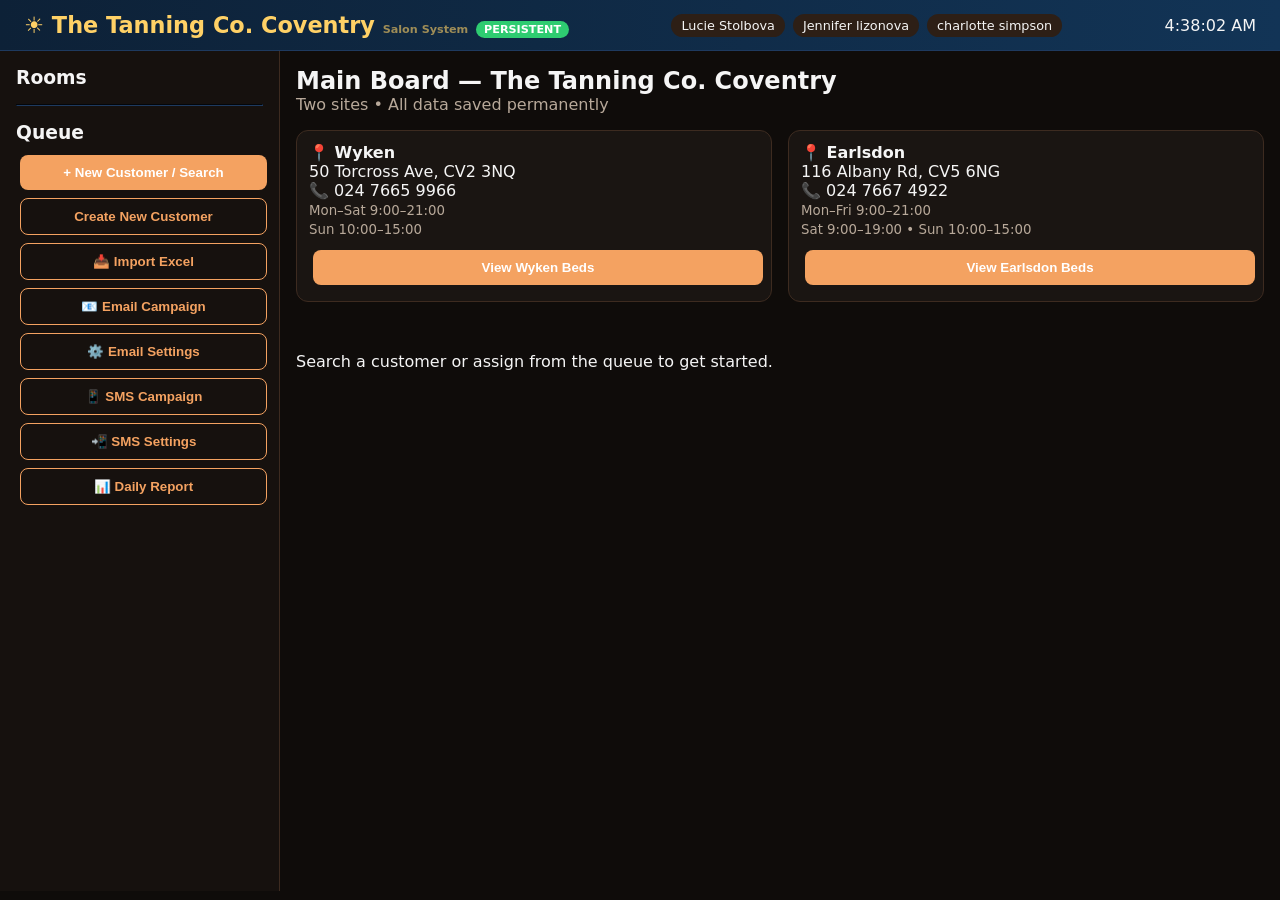
==== frontend/index.html @ 3392a615 "Add files via upload" ====
<!DOCTYPE html>
<html lang="en">
<head>
<meta charset="UTF-8">
<meta name="viewport" content="width=device-width, initial-scale=1.0">
<title>The Tanning Co. Coventry | Salon Management</title>
<style>
:root {
  --bg: #0f0c0a;
  --card: #1a1512;
  --accent: #f4a261;
  --accent2: #e76f51;
  --green: #2ecc71;
  --red: #e74c3c;
  --orange: #f4a261;
  --gold: #ffd166;
  --text: #f5f5f5;
  --muted: #b8a99a;
}
* { box-sizing: border-box; margin: 0; padding: 0; }
body {
  font-family: 'Segoe UI', system-ui, sans-serif;
  background: var(--bg);
  color: var(--text);
  min-height: 100vh;
}
header {
  background: linear-gradient(90deg, #0d2137, #123456);
  padding: 12px 24px;
  display: flex;
  justify-content: space-between;
  align-items: center;
  border-bottom: 1px solid #1e3a5f;
}
.logo { font-size: 1.4rem; font-weight: 700; color: var(--gold); }
.staff { display: flex; gap: 8px; }
.staff span { background: #2d1f16; padding: 4px 10px; border-radius: 20px; font-size: 0.8rem; }
.container { display: flex; height: calc(100vh - 60px); }
.sidebar {
  width: 280px;
  background: #16110e;
  padding: 16px;
  overflow-y: auto;
  border-right: 1px solid #3d2b20;
}
.main { flex: 1; padding: 16px; overflow-y: auto; }
.room-card, .product-card, .customer-card {
  background: var(--card);
  border-radius: 12px;
  padding: 12px;
  margin-bottom: 10px;
  border: 1px solid #3d2b20;
  cursor: pointer;
  transition: 0.2s;
}
.room-card:hover, .product-card:hover { transform: translateY(-2px); border-color: var(--accent); }
.status-available { border-left: 4px solid var(--green); }
.status-occupied { border-left: 4px solid var(--orange); }
.status-cleaning { border-left: 4px solid var(--red); }
.btn {
  background: var(--accent);
  color: white;
  border: none;
  padding: 10px 18px;
  border-radius: 8px;
  cursor: pointer;
  font-weight: 600;
  margin: 4px;
}
.btn:hover { background: var(--accent2); }
.btn-green { background: var(--green); }
.btn-red { background: var(--red); }
.btn-outline { background: transparent; border: 1px solid var(--accent); color: var(--accent); }
.modal {
  position: fixed;
  top: 0; left: 0; width: 100%; height: 100%;
  background: rgba(0,0,0,0.7);
  display: none;
  justify-content: center;
  align-items: center;
  z-index: 1000;
}
.modal-content {
  background: var(--card);
  padding: 24px;
  border-radius: 16px;
  width: 90%;
  max-width: 800px;
  max-height: 90vh;
  overflow-y: auto;
}
.grid { display: grid; grid-template-columns: repeat(auto-fill, minmax(180px, 1fr)); gap: 12px; }
.cart-item { display: flex; justify-content: space-between; padding: 8px 0; border-bottom: 1px solid #1e3a5f; }
input, select {
  width: 100%;
  padding: 10px;
  margin: 8px 0;
  border-radius: 8px;
  border: 1px solid #3d2b20;
  background: #0f0c0a;
  color: white;
}
.loyalty { color: #ffd700; }
.queue-item { background: #1a3a5c; padding: 10px; margin: 6px 0; border-radius: 8px; }
.persist-badge { background: #2ecc71; color: white; padding: 2px 8px; border-radius: 12px; font-size: 0.7rem; }
</style>
</head>
<body>
<header>
  <div class="logo">☀️ The Tanning Co. Coventry <small style="font-size:0.7rem;opacity:0.6">Salon System</small> <span class="persist-badge">PERSISTENT</span></div>
  <div class="staff">
    <span>Lucie Stolbova</span>
    <span>Jennifer lizonova</span>
    <span>charlotte simpson</span>
  </div>
  <div id="clock"></div>
</header>

<div class="container">
  <div class="sidebar">
    <h3 style="margin-bottom:12px">Rooms</h3>
    <div id="roomsList"></div>
    <hr style="margin:16px 0;border-color:#1e3a5f">
    <h3>Queue</h3>
    <div id="queueList"></div>
    <button class="btn" onclick="showSearch()" style="width:100%;margin-top:12px">+ New Customer / Search</button>
    <button class="btn btn-outline" onclick="showNewCustomer()" style="width:100%;margin-top:4px">Create New Customer</button>
    <button class="btn btn-outline" onclick="showImport()" style="width:100%;margin-top:4px">📥 Import Excel</button>
    <button class="btn btn-outline" onclick="showCampaign()" style="width:100%;margin-top:4px">📧 Email Campaign</button>
    <button class="btn btn-outline" onclick="showEmailSettings()" style="width:100%;margin-top:4px">⚙️ Email Settings</button>
    <button class="btn btn-outline" onclick="showSMSCampaign()" style="width:100%;margin-top:4px">📱 SMS Campaign</button>
    <button class="btn btn-outline" onclick="showSMSSettings()" style="width:100%;margin-top:4px">📲 SMS Settings</button>
    <button class="btn btn-outline" onclick="showDailyReport()" style="width:100%;margin-top:4px">📊 Daily Report</button>
  </div>
  <div class="main" id="mainContent">
    <h2>Main Board — The Tanning Co. Coventry</h2>
    <p style="color:var(--muted);margin-bottom:16px">Two sites • All data saved permanently</p>

    <div style="display:grid;grid-template-columns:1fr 1fr;gap:16px;margin-bottom:20px">
      <div class="room-card" style="cursor:pointer" onclick="selectShop('Wyken')">
        <strong>📍 Wyken</strong><br>
        50 Torcross Ave, CV2 3NQ<br>
        📞 024 7665 9966<br>
        <small style="color:var(--muted)">Mon–Sat 9:00–21:00<br>Sun 10:00–15:00</small>
        <div style="margin-top:8px"><button class="btn" style="width:100%">View Wyken Beds</button></div>
      </div>
      <div class="room-card" style="cursor:pointer" onclick="selectShop('Earlsdon')">
        <strong>📍 Earlsdon</strong><br>
        116 Albany Rd, CV5 6NG<br>
        📞 024 7667 4922<br>
        <small style="color:var(--muted)">Mon–Fri 9:00–21:00<br>Sat 9:00–19:00 • Sun 10:00–15:00</small>
        <div style="margin-top:8px"><button class="btn" style="width:100%">View Earlsdon Beds</button></div>
      </div>
    </div>

    <div id="currentShopBar" style="display:none;margin-bottom:16px;padding:12px;background:#1a3a5c;border-radius:8px">
      <strong id="currentShopName">Wyken</strong> beds
      <button class="btn btn-outline" style="float:right;padding:4px 12px" onclick="selectShop(null)">Show Both Shops</button>
    </div>
    <div id="shopRooms" class="grid" style="margin-bottom:20px"></div>

    <div id="dashboardInfo">Search a customer or assign from the queue to get started.</div>
  </div>
</div>

<!-- Search Modal -->
<div class="modal" id="searchModal">
  <div class="modal-content">
    <h2>Find Customer</h2>
    <input id="searchInput" placeholder="Phone (e.g. 079) or Name" oninput="searchCustomers()">
    <div id="searchResults" style="margin-top:12px"></div>
    <button class="btn btn-outline" onclick="closeModal('searchModal')">Close</button>
  </div>
</div>

<!-- Edit Customer Modal -->
<div class="modal" id="editCustomerModal">
  <div class="modal-content">
    <h2>Edit Customer</h2>
    <input id="editName" placeholder="Full Name">
    <input id="editPhone" placeholder="Phone Number">
    <input id="editEmail" placeholder="Email (optional)">
    <input id="editPostcode" placeholder="Postcode (optional)">
    <select id="editShop" style="width:100%;padding:10px;margin:8px 0;border-radius:6px;border:none">
      <option value="">No shop</option>
      <option value="Wyken">Wyken</option>
      <option value="Earlsdon">Earlsdon</option>
    </select>
    <button class="btn" onclick="saveCustomer()">Save</button>
    <button class="btn btn-outline" onclick="closeModal('editCustomerModal')">Cancel</button>
  </div>
</div>

<!-- New Customer Modal -->
<div class="modal" id="newCustomerModal">
  <div class="modal-content">
    <h2>Create New Customer</h2>
    <input id="newName" placeholder="Full Name">
    <input id="newPhone" placeholder="Phone Number">
    <input id="newEmail" placeholder="Email (optional)">
    <input id="newPostcode" placeholder="Postcode (optional)">
    <button class="btn" onclick="createCustomer()">Create</button>
    <button class="btn btn-outline" onclick="closeModal('newCustomerModal')">Cancel</button>
  </div>
</div>

<!-- Customer Profile Modal -->
<div class="modal" id="profileModal">
  <div class="modal-content" id="profileContent"></div>
</div>

<!-- Shop Modal -->
<div class="modal" id="shopModal">
  <div class="modal-content">
    <h2>Add to Account</h2>
    <p style="color:var(--muted);margin-bottom:12px">Select one product — it will be added to the customer's card.</p>
    <div class="grid" id="productsGrid"></div>
    <button class="btn btn-outline" onclick="closeModal('shopModal')">Cancel</button>
  </div>
</div>

<!-- Payment Modal -->
<div class="modal" id="paymentModal">
  <div class="modal-content">
    <h2>How is this being paid?</h2>
    <button class="btn" style="width:100%;margin:8px 0" onclick="completePayment('Till')">💳 Till (Cash / Card)</button>
    <button class="btn" style="width:100%;margin:8px 0" id="usePackageBtn" onclick="completePayment('Package')">📦 Use Customer Package</button>
    <p id="packageInfo" style="color:var(--muted);font-size:0.9rem;margin:8px 0"></p>
    <button class="btn btn-outline" onclick="closeModal('paymentModal')">Back</button>
  </div>
</div>

<!-- Assign Room Modal -->
<div class="modal" id="assignModal">
  <div class="modal-content">
    <h2>Assign Room</h2>
    <p id="assignCustomerName"></p>
    <div class="grid" id="availableRooms"></div>
    <button class="btn btn-outline" onclick="closeModal('assignModal')">Later</button>
  </div>
</div>

<!-- Import Excel Modal -->
<div class="modal" id="importModal">
  <div class="modal-content">
    <h2>Import Customers from Excel</h2>
    <p style="color:var(--muted);margin-bottom:12px">Excel must have columns: <strong>Name</strong> and <strong>Phone</strong>. Optional: Email.</p>
    <input type="file" id="excelFile" accept=".xlsx,.xls">
    <button class="btn" onclick="importExcel()">Import</button>
    <div id="importResult" style="margin-top:12px"></div>
    <button class="btn btn-outline" onclick="closeModal('importModal')">Close</button>
  </div>
</div>

<!-- Email Settings Modal -->
<div class="modal" id="emailSettingsModal">
  <div class="modal-content">
    <h2>Email Settings (SMTP)</h2>
    <p style="color:var(--muted);font-size:0.9rem;margin-bottom:12px">Use Gmail, Outlook, or any SMTP provider. For Gmail, enable "App Passwords".</p>
    <input id="smtpHost" placeholder="SMTP Host (e.g. smtp.gmail.com)">
    <input id="smtpPort" placeholder="Port (587)" value="587">
    <input id="smtpUser" placeholder="SMTP Username / Email">
    <input id="smtpPass" type="password" placeholder="SMTP Password / App Password">
    <input id="fromEmail" placeholder="From Email">
    <input id="fromName" placeholder="From Name" value="The Tanning Co. Coventry">
    <button class="btn" onclick="saveEmailSettings()">Save Settings</button>
    <button class="btn btn-outline" onclick="closeModal('emailSettingsModal')">Close</button>
  </div>
</div>

<!-- SMS Settings Modal -->
<div class="modal" id="smsSettingsModal">
  <div class="modal-content">
    <h2>SMS Settings (Twilio)</h2>
    <p style="color:var(--muted);font-size:0.9rem;margin-bottom:12px">
      Create a free account at <strong>twilio.com</strong>, get your Account SID, Auth Token, and a phone number.
    </p>
    <input id="twilioSid" placeholder="Account SID">
    <input id="twilioToken" type="password" placeholder="Auth Token">
    <input id="twilioFrom" placeholder="From Number (e.g. +447700900000)">
    <button class="btn" onclick="saveSMSSettings()">Save Settings</button>
    <button class="btn btn-outline" onclick="closeModal('smsSettingsModal')">Close</button>
  </div>
</div>

<!-- SMS Campaign Modal -->
<div class="modal" id="smsCampaignModal">
  <div class="modal-content">
    <h2>Send SMS Campaign</h2>
    <p style="color:var(--muted);font-size:0.85rem;margin-bottom:8px">
      Use {name} to personalize. Keep under 160 characters for 1 credit.
    </p>
    <textarea id="smsMessage" rows="5" placeholder="Hi {name}, special offer at The Tanning Co. Coventry! Book now." style="width:100%;padding:10px;margin:8px 0;border-radius:8px;border:1px solid #3d2b20;background:#0f0c0a;color:white;font-family:inherit"></textarea>
    <div id="smsCharCount" style="color:var(--muted);font-size:0.8rem;text-align:right">0 / 160</div>
    <button class="btn" onclick="sendSMSCampaign()">Send SMS</button>
    <div id="smsResult" style="margin-top:12px"></div>
    <button class="btn btn-outline" onclick="closeModal('smsCampaignModal')">Close</button>
  </div>
</div>

<!-- Waitlist Modal -->
<div class="modal" id="waitlistModal">
  <div class="modal-content">
    <h2 id="waitlistTitle">Waiting List</h2>
    <div id="waitlistContent"></div>
    <input id="waitlistCustomer" placeholder="Customer name to add">
    <button class="btn" onclick="addToWaitlist()">Add to Waitlist</button>
    <button class="btn btn-outline" onclick="closeModal('waitlistModal')">Close</button>
  </div>
</div>

<!-- Use Minutes Modal -->
<div class="modal" id="useMinutesModal">
  <div class="modal-content">
    <h2>Use Minutes</h2>
    <p id="useMinutesInfo"></p>
    <label>How many minutes do they want to use?</label>
    <input type="number" id="customMinutes" min="1" placeholder="Enter minutes" style="width:100%;padding:10px;margin:8px 0;border-radius:6px;border:none">
    <button class="btn" onclick="selectCustomMinutes()">Next — Choose Bed</button>
    <div id="bedOptions" style="display:none;margin-top:16px">
      <h3>Select Bed</h3>
      <div class="grid" id="availableBedsForMinutes"></div>
    </div>
    <button class="btn btn-outline" onclick="closeModal('useMinutesModal')">Cancel</button>
  </div>
</div>

<!-- Daily Report Modal -->
<div class="modal" id="reportModal">
  <div class="modal-content" style="max-width:700px">
    <h2>Daily Report</h2>
    <input type="date" id="reportDate" onchange="loadReport()">
    <div id="reportContent" style="margin-top:16px"></div>
    <button class="btn btn-outline" onclick="closeModal('reportModal')">Close</button>
  </div>
</div>

<script>
const API = "";  // same origin

let currentCustomer = null;
let cart = [];
let discount = 0;
let products = [];
let currentQueueId = null;

function updateClock() {
  document.getElementById('clock').textContent = new Date().toLocaleTimeString();
}
setInterval(updateClock, 1000);
updateClock();

let currentShop = null; // null = all, or 'Wyken' / 'Earlsdon'

function selectShop(shop) {
  currentShop = shop;
  const bar = document.getElementById('currentShopBar');
  if (shop) {
    bar.style.display = 'block';
    document.getElementById('currentShopName').textContent = shop;
  } else {
    bar.style.display = 'none';
  }
  loadRooms();
}

async function loadRooms() {
  const res = await fetch("/api/rooms");
  let rooms = await res.json();
  
  // Filter by selected shop
  if (currentShop) {
    rooms = rooms.filter(r => r.name.startsWith(currentShop));
  }
  
  const el = document.getElementById('roomsList');
  el.innerHTML = rooms.map(r => {
    const img = r.type === 'Stand-up' ? '/static/images/standup.jpg' : '/static/images/liedown.png';
    return `
    <div class="room-card status-${r.status}" onclick="selectRoom(${r.id})">
      <img src="${img}" style="width:100%;height:70px;object-fit:cover;border-radius:6px;margin-bottom:6px" onerror="this.style.display='none'">
      <strong>${r.name.replace(currentShop ? currentShop + ' ' : '', '')}</strong><br>
      <span style="color:${r.status==='available'?'#2ecc71':r.status==='occupied'?'#f39c12':'#e74c3c'}">${r.status.toUpperCase()}</span>
      ${r.customer_name ? `<br><small>${r.customer_name} • ${r.remaining_minutes}m left</small>` : ''}
      ${r.status === 'occupied' ? `<br><button class="btn" style="padding:4px 8px;font-size:0.75rem;margin-top:4px" onclick="event.stopPropagation(); finishSession(${r.id})">Finish Session</button>` : ''}
      ${r.status !== 'available' ? `<br><button class="btn btn-outline" style="padding:4px 8px;font-size:0.75rem;margin-top:4px" onclick="event.stopPropagation(); showWaitlist(${r.id}, '${r.name.replace(/'/g, "\\'")}')">Waiting List</button>` : ''}
    </div>`;
  }).join('');
  
  // Also show on main board
  const shopEl = document.getElementById('shopRooms');
  if (shopEl) {
    shopEl.innerHTML = rooms.map(r => {
      const img = r.type === 'Stand-up' ? '/static/images/standup.jpg' : '/static/images/liedown.png';
      return `
      <div class="room-card status-${r.status}">
        <img src="${img}" style="width:100%;height:100px;object-fit:cover;border-radius:6px;margin-bottom:6px" onerror="this.style.display='none'">
        <strong>${r.name.replace(currentShop ? currentShop + ' ' : '', '')}</strong><br>
        <span style="color:${r.status==='available'?'#2ecc71':r.status==='occupied'?'#f39c12':'#e74c3c'}">${r.status.toUpperCase()}</span>
        ${r.customer_name ? `<br><small>${r.customer_name}</small>` : ''}
      </div>`;
    }).join('');
  }
}

async function loadQueue() {
  const res = await fetch("/api/queue");
  const queue = await res.json();
  const el = document.getElementById('queueList');
  el.innerHTML = queue.length ? queue.map(q => `
    <div class="queue-item">
      ${q.customer_name}<br>
      <small>${q.items} • £${q.total.toFixed(2)}</small><br>
      <button class="btn" style="padding:4px 8px;font-size:0.8rem" onclick="assignFromQueue(${q.id}, '${q.customer_name.replace(/'/g, "\\'")}')">Assign Room</button>
      <button class="btn btn-red" style="padding:4px 8px;font-size:0.8rem" onclick="cancelQueue(${q.id})">Cancel</button>
    </div>
  `).join('') : '<p style="color:var(--muted)">No one in queue</p>';
}

async function loadProducts() {
  const res = await fetch("/api/products");
  products = await res.json();
}

function showSearch() {
  document.getElementById('searchModal').style.display = 'flex';
  document.getElementById('searchInput').value = '';
  document.getElementById('searchResults').innerHTML = '';
  document.getElementById('searchInput').focus();
}

function showNewCustomer() {
  document.getElementById('newCustomerModal').style.display = 'flex';
}

async function searchCustomers() {
  const q = document.getElementById('searchInput').value;
  const res = await fetch(`/api/customers?q=${encodeURIComponent(q)}`);
  const results = await res.json();
  document.getElementById('searchResults').innerHTML = results.map(c => `
    <div class="customer-card" onclick="openProfile(${c.id})">
      <strong>${c.name}</strong><br>
      <small>${c.phone} • ${c.visits} visits • ${c.loyalty} LP</small>
    </div>
  `).join('') || '<p>No customers found.</p>';
}

async function createCustomer() {
  const name = document.getElementById('newName').value.trim();
  const phone = document.getElementById('newPhone').value.trim();
  const email = document.getElementById('newEmail').value.trim();
  const postcode = document.getElementById('newPostcode').value.trim();
  if (!name || !phone) return alert("Name and phone required");
  
  const res = await fetch("/api/customers", {
    method: "POST",
    headers: {"Content-Type": "application/json"},
    body: JSON.stringify({name, phone, email, postcode, shop: currentShop || null})
  });
  if (res.ok) {
    const data = await res.json();
    closeModal('newCustomerModal');
    openProfile(data.id);
  } else {
    let msg = "Error creating customer";
    try {
      const err = await res.json();
      msg = err.detail || JSON.stringify(err);
    } catch(e) {
      msg = await res.text();
    }
    alert(msg);
  }
}

async function openProfile(id) {
  try {
    const res = await fetch(`/api/customers/${id}`);
    if (!res.ok) throw new Error("Customer not found");
    currentCustomer = await res.json();
    closeModal('searchModal');
    
    const histRes = await fetch(`/api/customer/${id}/history`);
    const history = histRes.ok ? await histRes.json() : [];
    
    const p = currentCustomer;
    const historyHtml = history.length ? history.map(o => `
      <div class="room-card" style="margin:6px 0;padding:10px">
        <strong>${new Date(o.created_at).toLocaleDateString()}</strong> • £${(o.total || 0).toFixed(2)}<br>
        <small>${o.items || ''}</small><br>
        <small style="color:var(--muted)">${o.payment_method || ''}${o.discount ? ` • ${o.discount}% off` : ''}</small>
      </div>
    `).join('') : '<p style="color:var(--muted)">No previous orders</p>';
    
    document.getElementById('profileContent').innerHTML = `
      <div style="display:flex;gap:16px;align-items:center;margin-bottom:16px">
        <div style="width:80px;height:80px;border-radius:50%;background:#1a3a5c;display:flex;align-items:center;justify-content:center;font-size:2rem">👤</div>
        <div>
          <h2>${p.name || 'Unknown'}</h2>
          <p>${p.phone || ''} • ${p.email || ''}</p>
          ${p.postcode ? `<p>Postcode: ${p.postcode}</p>` : ''}
        </div>
      </div>
      <div class="grid" style="grid-template-columns:repeat(3,1fr);margin-bottom:16px">
        <div class="room-card"><strong>Orders</strong><br>${p.orders || 0}</div>
        <div class="room-card"><strong>Visits</strong><br>${p.visits || 0}</div>
        <div class="room-card"><strong>Remaining Minutes</strong><br><span style="font-size:1.4rem;color:#2ecc71">${p.remaining_minutes || 0}</span></div>
      </div>
      ${p.package_type ? `
        <div class="room-card" style="margin-bottom:12px;border-color:#f39c12">
          <strong>Package:</strong> Unlimited ${p.package_type.charAt(0).toUpperCase() + p.package_type.slice(1)}<br>
          <small>Expires: ${p.package_expires || 'N/A'} (${daysLeft(p.package_expires)} days left)</small>
        </div>` : ''}
      
      <h3 style="margin:16px 0 8px">Recent Bed Usage</h3>
      <div id="bedUsage" style="max-height:120px;overflow-y:auto;margin-bottom:12px">Loading...</div>
      
      <h3 style="margin:16px 0 8px">Order History</h3>
      <div style="max-height:250px;overflow-y:auto">${historyHtml}</div>
      
      <div style="margin-top:16px">
        <button class="btn" onclick="startOrder()">Add to Account</button>
        ${(p.remaining_minutes || 0) > 0 ? `<button class="btn" onclick="useMinutesFlow()">Use Minutes on Bed</button>` : ''}
        <button class="btn btn-outline" onclick="editCustomer()">Edit</button>
        <button class="btn btn-red" onclick="deleteCustomer()">Delete</button>
        <button class="btn btn-outline" onclick="closeModal('profileModal')">Close</button>
      </div>
    `;
    document.getElementById('profileModal').style.display = 'flex';
    loadBedUsage(id);
  } catch (err) {
    alert("Could not open customer: " + err.message);
  }
}

function daysLeft(dateStr) {
  if (!dateStr) return 0;
  const exp = new Date(dateStr);
  const now = new Date();
  const diff = Math.ceil((exp - now) / (1000 * 60 * 60 * 24));
  return Math.max(0, diff);
}

async function loadBedUsage(customerId) {
  const res = await fetch(`/api/customer/${customerId}/bed-usage`);
  const usage = res.ok ? await res.json() : [];
  const el = document.getElementById('bedUsage');
  if (!el) return;
  el.innerHTML = usage.length ? usage.map(u => `
    <div style="font-size:0.85rem;margin:4px 0">${u.room_name || 'Bed'} • ${u.minutes || 0} min • ${new Date(u.created_at).toLocaleDateString()}</div>
  `).join('') : '<p style="color:var(--muted);font-size:0.85rem">No bed usage recorded yet</p>';
}

function editCustomer() {
  if (!currentCustomer) return;
  document.getElementById('editName').value = currentCustomer.name || '';
  document.getElementById('editPhone').value = currentCustomer.phone || '';
  document.getElementById('editEmail').value = currentCustomer.email || '';
  document.getElementById('editPostcode').value = currentCustomer.postcode || '';
  document.getElementById('editShop').value = currentCustomer.shop || '';
  document.getElementById('editCustomerModal').style.display = 'flex';
}

async function saveCustomer() {
  const name = document.getElementById('editName').value.trim();
  const phone = document.getElementById('editPhone').value.trim();
  const email = document.getElementById('editEmail').value.trim();
  const postcode = document.getElementById('editPostcode').value.trim();
  const shop = document.getElementById('editShop').value || null;
  if (!name || !phone) return alert("Name and phone required");
  
  const res = await fetch(`/api/customers/${currentCustomer.id}`, {
    method: "PUT",
    headers: {"Content-Type": "application/json"},
    body: JSON.stringify({name, phone, email, postcode, shop})
  });
  if (res.ok) {
    closeModal('editCustomerModal');
    openProfile(currentCustomer.id);
  } else {
    const err = await res.json();
    alert(err.detail || "Could not update");
  }
}

async function deleteCustomer() {
  if (!currentCustomer) return;
  if (!confirm(`Delete ${currentCustomer.name}? This cannot be undone.`)) return;
  const res = await fetch(`/api/customers/${currentCustomer.id}`, {method: "DELETE"});
  if (res.ok) {
    closeModal('profileModal');
    alert("Customer deleted");
  } else {
    alert("Could not delete");
  }
}

function startOrder() {
  closeModal('profileModal');
  cart = [];
  renderProducts();
  document.getElementById('shopModal').style.display = 'flex';
}

function renderProducts() {
  document.getElementById('productsGrid').innerHTML = products.map(p => `
    <div class="product-card" onclick="addProductToAccount(${p.id})">
      <img src="${p.image}" style="width:100%;height:100px;object-fit:cover;border-radius:8px" onerror="this.style.display='none'">
      <strong>${p.name}</strong><br>
      £${p.price.toFixed(2)}
    </div>
  `).join('');
}

async function addProductToAccount(productId) {
  const p = products.find(x => x.id === productId);
  if (!p || !currentCustomer) return;
  
  const payload = {
    customer_id: currentCustomer.id,
    items: [{id: p.id, name: p.name, price: p.price, qty: 1}],
    discount: 0,
    payment_method: "Add to Account",
    total: p.price,
    shop: currentShop || "Unknown"
  };
  
  const res = await fetch("/api/orders", {
    method: "POST",
    headers: {"Content-Type": "application/json"},
    body: JSON.stringify(payload)
  });
  
  if (res.ok) {
    closeModal('shopModal');
    alert(`${p.name} added to ${currentCustomer.name}'s account`);
    openProfile(currentCustomer.id);
  } else {
    alert("Could not add product");
  }
}

async function assignFromQueue(queueId, name) {
  currentQueueId = queueId;
  document.getElementById('assignCustomerName').textContent = `Assigning: ${name}`;
  const res = await fetch("/api/rooms");
  let rooms = await res.json();
  if (currentShop) {
    rooms = rooms.filter(r => r.name.startsWith(currentShop));
  }
  const available = rooms.filter(r => r.status === 'available');
  document.getElementById('availableRooms').innerHTML = available.map(r => `
    <div class="room-card status-available" onclick="assignRoom(${r.id})">
      <strong>${r.name}</strong><br>${r.type}
    </div>
  `).join('') || '<p>No available rooms</p>';
  document.getElementById('assignModal').style.display = 'flex';
}

async function assignRoom(roomId) {
  const res = await fetch(`/api/queue/${currentQueueId}/assign`, {
    method: "POST",
    headers: {"Content-Type": "application/json"},
    body: JSON.stringify({queue_id: currentQueueId, room_id: roomId})
  });
  if (res.ok) {
    closeModal('assignModal');
    await loadRooms();
    await loadQueue();
  } else {
    let msg = "Could not assign room";
    try {
      const err = await res.json();
      msg = err.detail || JSON.stringify(err);
    } catch(e) {
      msg = await res.text();
    }
    alert(msg);
  }
}

async function cancelQueue(id) {
  await fetch(`/api/queue/${id}`, {method: "DELETE"});
  await loadQueue();
}

async function markClean(roomId) {
  await fetch(`/api/rooms/${roomId}/clean`, {method: "POST"});
  await loadRooms();
}

async function finishSession(roomId) {
  if (!confirm("Finish session and mark room for cleaning?")) return;
  await fetch(`/api/rooms/${roomId}/finish`, {method: "POST"});
  await loadRooms();
}

function selectRoom(id) {
  alert("Room details (click Mark Clean when ready)");
}

function closeModal(id) {
  document.getElementById(id).style.display = 'none';
}

function showImport() {
  document.getElementById('importModal').style.display = 'flex';
  document.getElementById('importResult').innerHTML = '';
}

async function importExcel() {
  const fileInput = document.getElementById('excelFile');
  if (!fileInput.files.length) return alert('Please select an Excel file');
  
  const formData = new FormData();
  formData.append('file', fileInput.files[0]);
  
  document.getElementById('importResult').innerHTML = 'Importing...';
  
  const res = await fetch('/api/import/excel', {
    method: 'POST',
    body: formData
  });
  
  const data = await res.json();
  if (res.ok) {
    document.getElementById('importResult').innerHTML = `
      <div style="color:#2ecc71">
        ✅ Imported: ${data.imported}<br>
        Skipped (duplicates/invalid): ${data.skipped}<br>
        Total rows: ${data.total_rows}
      </div>`;
    await loadRooms(); // refresh in case needed
  } else {
    document.getElementById('importResult').innerHTML = `<div style="color:#e74c3c">Error: ${data.detail}</div>`;
  }
}

function showEmailSettings() {
  document.getElementById('emailSettingsModal').style.display = 'flex';
  loadEmailSettings();
}

async function loadEmailSettings() {
  const res = await fetch('/api/email/settings');
  if (res.ok) {
    const s = await res.json();
    if (s) {
      document.getElementById('smtpHost').value = s.smtp_host || '';
      document.getElementById('smtpPort').value = s.smtp_port || 587;
      document.getElementById('smtpUser').value = s.smtp_user || '';
      document.getElementById('fromEmail').value = s.from_email || '';
      document.getElementById('fromName').value = s.from_name || 'The Tanning Co. Coventry';
    }
  }
}

async function saveEmailSettings() {
  const payload = {
    smtp_host: document.getElementById('smtpHost').value,
    smtp_port: parseInt(document.getElementById('smtpPort').value) || 587,
    smtp_user: document.getElementById('smtpUser').value,
    smtp_password: document.getElementById('smtpPass').value,
    from_email: document.getElementById('fromEmail').value,
    from_name: document.getElementById('fromName').value || 'The Tanning Co. Coventry'
  };
  
  const res = await fetch('/api/email/settings', {
    method: 'POST',
    headers: {'Content-Type': 'application/json'},
    body: JSON.stringify(payload)
  });
  
  if (res.ok) {
    alert('Email settings saved');
    closeModal('emailSettingsModal');
  } else {
    alert('Failed to save settings');
  }
}

function showCampaign() {
  document.getElementById('campaignModal').style.display = 'flex';
  document.getElementById('campaignResult').innerHTML = '';
}

async function sendCampaign() {
  const subject = document.getElementById('campSubject').value.trim();
  const body = document.getElementById('campBody').value.trim();
  if (!subject || !body) return alert('Subject and body are required');
  
  document.getElementById('campaignResult').innerHTML = 'Sending...';
  
  const res = await fetch('/api/email/campaign', {
    method: 'POST',
    headers: {'Content-Type': 'application/json'},
    body: JSON.stringify({subject, body})
  });
  
  const data = await res.json();
  if (res.ok) {
    document.getElementById('campaignResult').innerHTML = `
      <div style="color:#2ecc71">
        ✅ Sent: ${data.sent}<br>
        Failed: ${data.failed}
        ${data.errors && data.errors.length ? '<br>Errors: ' + data.errors.join('<br>') : ''}
      </div>`;
  } else {
    document.getElementById('campaignResult').innerHTML = `<div style="color:#e74c3c">Error: ${data.detail}</div>`;
  }
}

function showSMSSettings() {
  document.getElementById('smsSettingsModal').style.display = 'flex';
}

async function saveSMSSettings() {
  const payload = {
    account_sid: document.getElementById('twilioSid').value.trim(),
    auth_token: document.getElementById('twilioToken').value.trim(),
    from_number: document.getElementById('twilioFrom').value.trim()
  };
  if (!payload.account_sid || !payload.auth_token || !payload.from_number) {
    return alert('All fields required');
  }
  const res = await fetch('/api/sms/settings', {
    method: 'POST',
    headers: {'Content-Type': 'application/json'},
    body: JSON.stringify(payload)
  });
  if (res.ok) {
    alert('SMS settings saved');
    closeModal('smsSettingsModal');
  } else {
    alert('Failed to save');
  }
}

function showSMSCampaign() {
  document.getElementById('smsCampaignModal').style.display = 'flex';
  document.getElementById('smsResult').innerHTML = '';
  const ta = document.getElementById('smsMessage');
  ta.oninput = () => {
    document.getElementById('smsCharCount').textContent = ta.value.length + ' / 160';
  };
}

async function sendSMSCampaign() {
  const message = document.getElementById('smsMessage').value.trim();
  if (!message) return alert('Enter a message');
  if (message.length > 160) {
    if (!confirm('Message is over 160 characters and may cost more than 1 credit. Continue?')) return;
  }
  
  document.getElementById('smsResult').innerHTML = 'Sending...';
  
  const res = await fetch('/api/sms/campaign', {
    method: 'POST',
    headers: {'Content-Type': 'application/json'},
    body: JSON.stringify({message})
  });
  
  const data = await res.json();
  if (res.ok) {
    document.getElementById('smsResult').innerHTML = `
      <div style="color:#2ecc71">
        ✅ Sent: ${data.sent}<br>
        Failed: ${data.failed}
        ${data.errors && data.errors.length ? '<br>' + data.errors.join('<br>') : ''}
      </div>`;
  } else {
    document.getElementById('smsResult').innerHTML = `<div style="color:#e74c3c">Error: ${data.detail}</div>`;
  }
}

let currentWaitRoomId = null;

async function showWaitlist(roomId, roomName) {
  currentWaitRoomId = roomId;
  document.getElementById('waitlistTitle').textContent = `Waiting List — ${roomName}`;
  const res = await fetch(`/api/waitlist/${roomId}`);
  const list = res.ok ? await res.json() : [];
  document.getElementById('waitlistContent').innerHTML = list.length ? list.map(w => `
    <div class="queue-item">
      ${w.customer_name}
      <button class="btn btn-red" style="float:right;padding:2px 8px;font-size:0.75rem" onclick="removeFromWaitlist(${w.id})">✕</button>
    </div>
  `).join('') : '<p style="color:var(--muted)">No one waiting</p>';
  document.getElementById('waitlistModal').style.display = 'flex';
}

async function addToWaitlist() {
  const name = document.getElementById('waitlistCustomer').value.trim();
  if (!name || !currentWaitRoomId) return;
  await fetch('/api/waitlist', {
    method: 'POST',
    headers: {'Content-Type': 'application/json'},
    body: JSON.stringify({room_id: currentWaitRoomId, customer_name: name})
  });
  document.getElementById('waitlistCustomer').value = '';
  showWaitlist(currentWaitRoomId, document.getElementById('waitlistTitle').textContent.replace('Waiting List — ', ''));
}

async function removeFromWaitlist(id) {
  await fetch(`/api/waitlist/${id}`, {method: 'DELETE'});
  showWaitlist(currentWaitRoomId, document.getElementById('waitlistTitle').textContent.replace('Waiting List — ', ''));
}

let selectedMinutes = 0;

function useMinutesFlow() {
  if (!currentCustomer) return;
  const mins = currentCustomer.remaining_minutes || 0;
  document.getElementById('useMinutesInfo').textContent = `${currentCustomer.name} has ${mins} minutes remaining`;
  document.getElementById('customMinutes').value = '';
  document.getElementById('customMinutes').max = mins;
  document.getElementById('bedOptions').style.display = 'none';
  document.getElementById('useMinutesModal').style.display = 'flex';
  document.getElementById('customMinutes').focus();
}

async function selectCustomMinutes() {
  const mins = parseInt(document.getElementById('customMinutes').value);
  const available = currentCustomer.remaining_minutes || 0;
  if (!mins || mins < 1) return alert("Enter a number of minutes");
  if (mins > available) return alert(`Only ${available} minutes available`);
  selectedMinutes = mins;
  document.getElementById('bedOptions').style.display = 'block';
  const res = await fetch("/api/rooms");
  let rooms = await res.json();
  if (currentShop) rooms = rooms.filter(r => r.name.startsWith(currentShop));
  const avail = rooms.filter(r => r.status === 'available');
  document.getElementById('availableBedsForMinutes').innerHTML = avail.length ? avail.map(r => `
    <div class="room-card status-available" style="cursor:pointer" onclick="assignWithMinutes(${r.id})">
      <img src="${r.type === 'Stand-up' ? '/static/images/standup.jpg' : '/static/images/liedown.png'}" style="width:100%;height:60px;object-fit:cover;border-radius:4px;margin-bottom:4px" onerror="this.style.display='none'">
      <strong>${r.name.replace(currentShop ? currentShop + ' ' : '', '')}</strong><br>
      <small>${r.type}</small>
    </div>
  `).join('') : '<p>No available beds. Select a shop first.</p>';
}

async function assignWithMinutes(roomId) {
  const res = await fetch('/api/use-minutes', {
    method: 'POST',
    headers: {'Content-Type': 'application/json'},
    body: JSON.stringify({
      customer_id: currentCustomer.id,
      minutes: selectedMinutes,
      room_id: roomId
    })
  });
  if (res.ok) {
    closeModal('useMinutesModal');
    closeModal('profileModal');
    await loadRooms();
    alert(`${selectedMinutes} minutes assigned to bed`);
  } else {
    const err = await res.json();
    alert(err.detail || 'Could not assign');
  }
}

function showDailyReport() {
  const today = new Date().toISOString().split('T')[0];
  document.getElementById('reportDate').value = today;
  document.getElementById('reportModal').style.display = 'flex';
  loadReport();
}

async function loadReport() {
  const date = document.getElementById('reportDate').value;
  const res = await fetch(`/api/report/daily?date=${date}`);
  const data = await res.json();
  
  let html = `<h3>${data.date}</h3>`;
  for (const [shop, info] of Object.entries(data.shops)) {
    html += `<div class="room-card" style="margin:12px 0">
      <strong>📍 ${shop}</strong><br>
      Sessions: ${info.sessions.length} • Minutes used today: ${info.minutes}<br>
      Total minutes left (customers at this shop): ${info.minutes_left || 0}<br>
      <strong style="margin-top:8px;display:block">Money taken:</strong>
      <div style="font-size:0.85rem;margin:6px 0">
        ${Object.entries(info.breakdown || {}).map(([prod, amt]) => 
          amt > 0 ? `<div>${prod}: £${amt.toFixed(2)}</div>` : ''
        ).join('')}
      </div>
      <strong>Shop total: £${(info.money || 0).toFixed(2)}</strong><br>
      <div style="max-height:150px;overflow-y:auto;margin-top:8px;font-size:0.85rem">
        ${info.sessions.map(s => `${s.customer_name || 'Unknown'} — ${s.minutes} min (${s.room_name})`).join('<br>') || 'No sessions'}
      </div>
    </div>`;
  }
  html += `<div class="room-card" style="border-color:#2ecc71">
    <strong>Combined Total</strong><br>
    Minutes used: ${data.total_minutes}<br>
    Money taken: £${(data.total_money || 0).toFixed(2)} (${data.order_count} orders)
  </div>`;
  
  document.getElementById('reportContent').innerHTML = html;
}

// Init
async function init() {
  await loadProducts();
  await loadRooms();
  await loadQueue();
  // Auto-refresh rooms & queue every 10 seconds
  setInterval(() => { loadRooms(); loadQueue(); }, 10000);
}
init();

// Click outside to close
document.querySelectorAll('.modal').forEach(m => {
  m.addEventListener('click', e => { if (e.target === m) m.style.display = 'none'; });
});
</script>
</body>
</html>
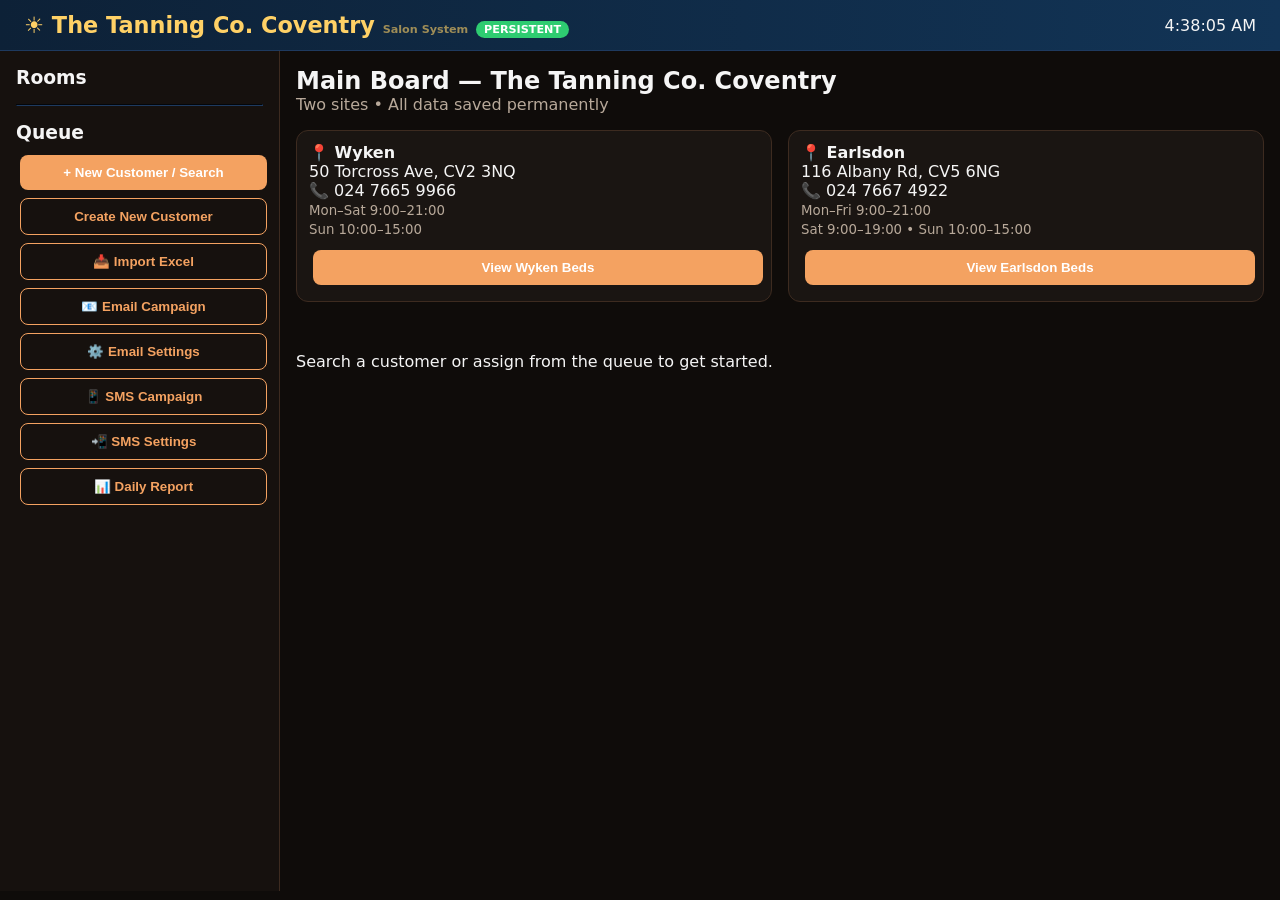
==== commit 389438b8: "Add files via upload" ====
--- a/frontend/index.html
+++ b/frontend/index.html
@@ -109,9 +109,7 @@
 <header>
   <div class="logo">☀️ The Tanning Co. Coventry <small style="font-size:0.7rem;opacity:0.6">Salon System</small> <span class="persist-badge">PERSISTENT</span></div>
   <div class="staff">
-    <span>Lucie Stolbova</span>
-    <span>Jennifer lizonova</span>
-    <span>charlotte simpson</span>
+    <!-- Staff names removed -->
   </div>
   <div id="clock"></div>
 </header>
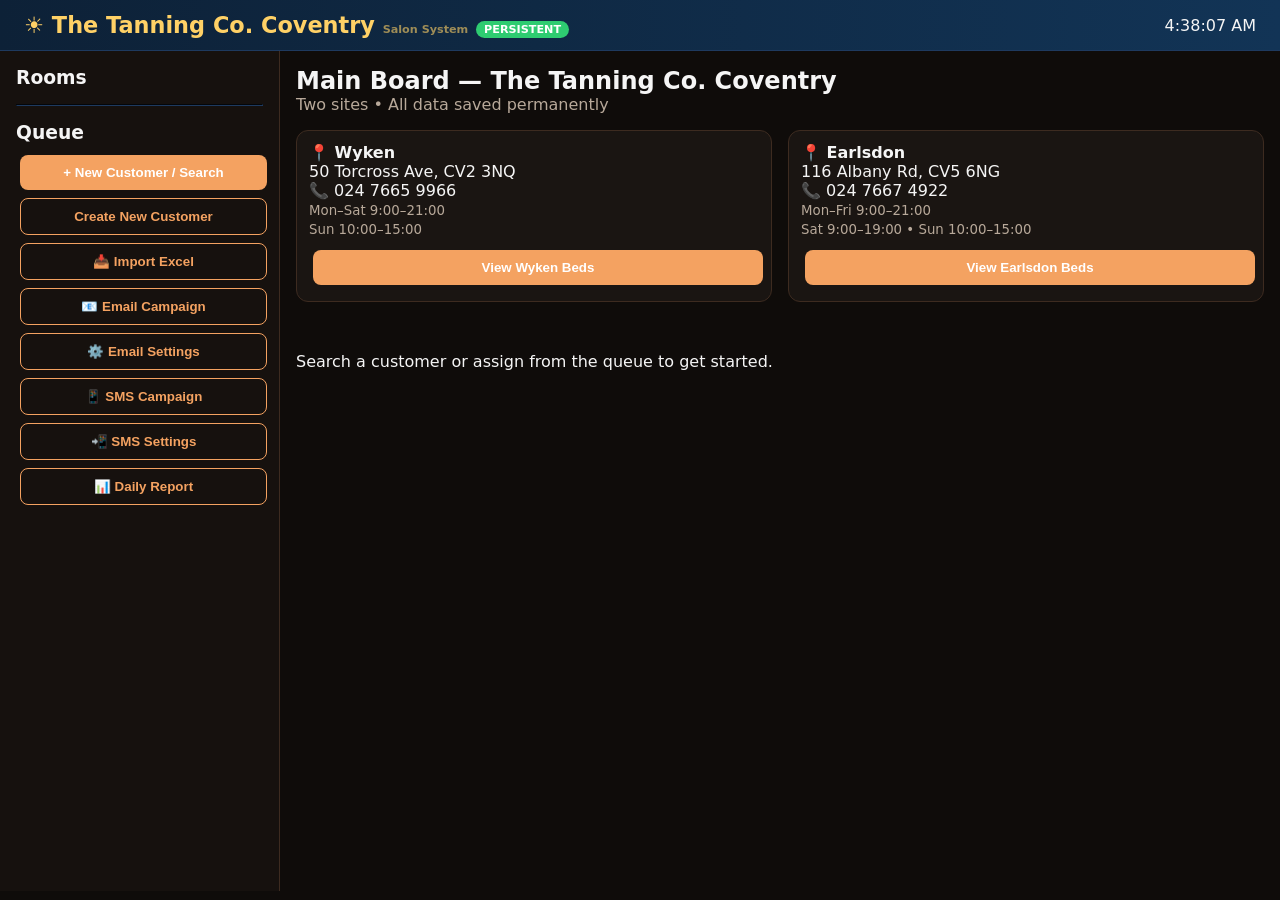
==== commit adf89a1f: "Add files via upload" ====
--- a/frontend/index.html
+++ b/frontend/index.html
@@ -967,34 +967,44 @@
 
 async function loadReport() {
   const date = document.getElementById('reportDate').value;
-  const res = await fetch(`/api/report/daily?date=${date}`);
-  const data = await res.json();
-  
-  let html = `<h3>${data.date}</h3>`;
-  for (const [shop, info] of Object.entries(data.shops)) {
-    html += `<div class="room-card" style="margin:12px 0">
-      <strong>📍 ${shop}</strong><br>
-      Sessions: ${info.sessions.length} • Minutes used today: ${info.minutes}<br>
-      Total minutes left (customers at this shop): ${info.minutes_left || 0}<br>
-      <strong style="margin-top:8px;display:block">Money taken:</strong>
-      <div style="font-size:0.85rem;margin:6px 0">
-        ${Object.entries(info.breakdown || {}).map(([prod, amt]) => 
-          amt > 0 ? `<div>${prod}: £${amt.toFixed(2)}</div>` : ''
-        ).join('')}
-      </div>
-      <strong>Shop total: £${(info.money || 0).toFixed(2)}</strong><br>
-      <div style="max-height:150px;overflow-y:auto;margin-top:8px;font-size:0.85rem">
-        ${info.sessions.map(s => `${s.customer_name || 'Unknown'} — ${s.minutes} min (${s.room_name})`).join('<br>') || 'No sessions'}
-      </div>
+  const el = document.getElementById('reportContent');
+  el.innerHTML = '<p>Loading...</p>';
+  try {
+    const res = await fetch(`/api/report/daily?date=${date}`);
+    if (!res.ok) {
+      el.innerHTML = '<p style="color:#e74c3c">Could not load report. Try again after redeploying.</p>';
+      return;
+    }
+    const data = await res.json();
+    
+    let html = `<h3>${data.date}</h3>`;
+    for (const [shop, info] of Object.entries(data.shops || {})) {
+      html += `<div class="room-card" style="margin:12px 0">
+        <strong>📍 ${shop}</strong><br>
+        Sessions: ${(info.sessions || []).length} • Minutes used today: ${info.minutes || 0}<br>
+        Total minutes left (customers at this shop): ${info.minutes_left || 0}<br>
+        <strong style="margin-top:8px;display:block">Money taken:</strong>
+        <div style="font-size:0.85rem;margin:6px 0">
+          ${Object.entries(info.breakdown || {}).map(([prod, amt]) => 
+            amt > 0 ? `<div>${prod}: £${amt.toFixed(2)}</div>` : ''
+          ).join('') || '<div style="color:var(--muted)">No sales yet</div>'}
+        </div>
+        <strong>Shop total: £${(info.money || 0).toFixed(2)}</strong><br>
+        <div style="max-height:150px;overflow-y:auto;margin-top:8px;font-size:0.85rem">
+          ${(info.sessions || []).map(s => `${s.customer_name || 'Unknown'} — ${s.minutes} min (${s.room_name})`).join('<br>') || 'No sessions'}
+        </div>
+      </div>`;
+    }
+    html += `<div class="room-card" style="border-color:#2ecc71">
+      <strong>Combined Total</strong><br>
+      Minutes used: ${data.total_minutes || 0}<br>
+      Money taken: £${(data.total_money || 0).toFixed(2)} (${data.order_count || 0} orders)
     </div>`;
-  }
-  html += `<div class="room-card" style="border-color:#2ecc71">
-    <strong>Combined Total</strong><br>
-    Minutes used: ${data.total_minutes}<br>
-    Money taken: £${(data.total_money || 0).toFixed(2)} (${data.order_count} orders)
-  </div>`;
-  
-  document.getElementById('reportContent').innerHTML = html;
+    
+    el.innerHTML = html;
+  } catch (err) {
+    el.innerHTML = `<p style="color:#e74c3c">Error: ${err.message}</p>`;
+  }
 }
 
 // Init
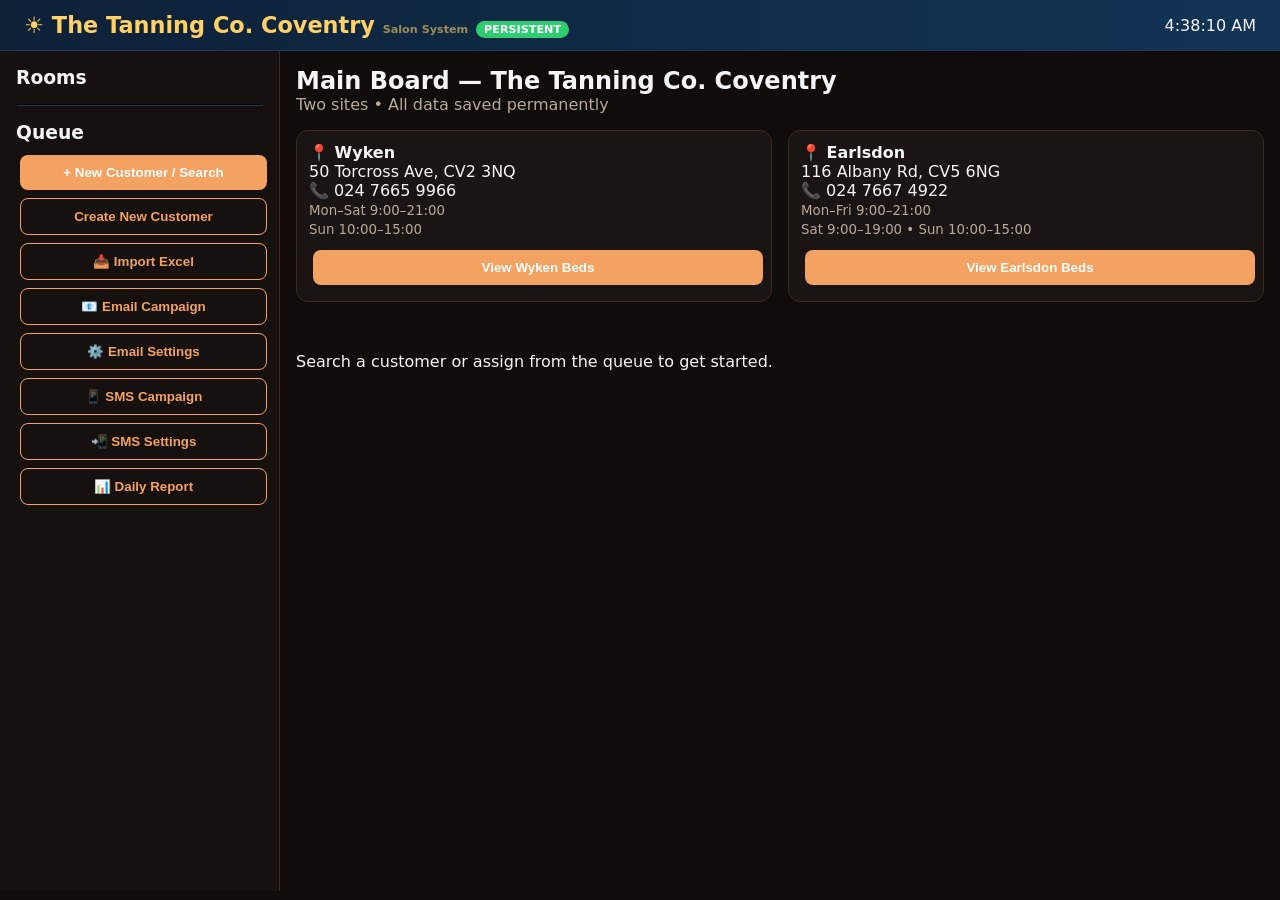
==== commit a318d12d: "Add files via upload" ====
--- a/frontend/index.html
+++ b/frontend/index.html
@@ -177,8 +177,8 @@
     <h2>Edit Customer</h2>
     <input id="editName" placeholder="Full Name">
     <input id="editPhone" placeholder="Phone Number">
-    <input id="editEmail" placeholder="Email (optional)">
-    <input id="editPostcode" placeholder="Postcode (optional)">
+    <input id="editEmail" placeholder="Email">
+    <input id="editPostcode" placeholder="Postcode">
     <select id="editShop" style="width:100%;padding:10px;margin:8px 0;border-radius:6px;border:none">
       <option value="">No shop</option>
       <option value="Wyken">Wyken</option>
@@ -195,8 +195,8 @@
     <h2>Create New Customer</h2>
     <input id="newName" placeholder="Full Name">
     <input id="newPhone" placeholder="Phone Number">
-    <input id="newEmail" placeholder="Email (optional)">
-    <input id="newPostcode" placeholder="Postcode (optional)">
+    <input id="newEmail" placeholder="Email">
+    <input id="newPostcode" placeholder="Postcode">
     <button class="btn" onclick="createCustomer()">Create</button>
     <button class="btn btn-outline" onclick="closeModal('newCustomerModal')">Cancel</button>
   </div>
@@ -495,6 +495,7 @@
         <div style="width:80px;height:80px;border-radius:50%;background:#1a3a5c;display:flex;align-items:center;justify-content:center;font-size:2rem">👤</div>
         <div>
           <h2>${p.name || 'Unknown'}</h2>
+          <p style="color:#f39c12;font-weight:bold">Customer #${p.customer_number || p.id}</p>
           <p>${p.phone || ''} • ${p.email || ''}</p>
           ${p.postcode ? `<p>Postcode: ${p.postcode}</p>` : ''}
         </div>
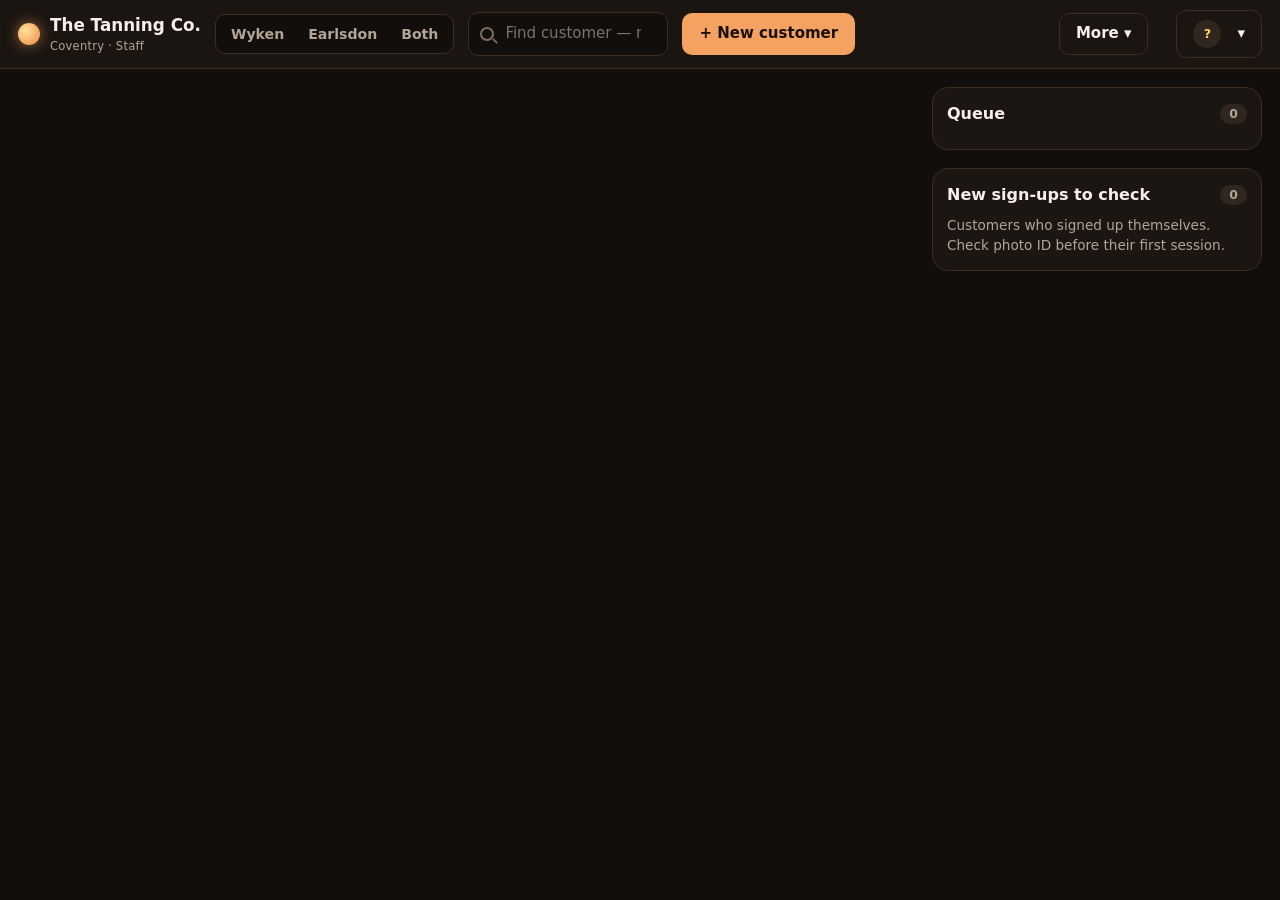
==== commit 6c1f18b7: "Add files via upload" ====
--- a/frontend/index.html
+++ b/frontend/index.html
@@ -1,1027 +1,85 @@
 <!DOCTYPE html>
-<html lang="en">
+<html lang="en-GB">
 <head>
 <meta charset="UTF-8">
 <meta name="viewport" content="width=device-width, initial-scale=1.0">
-<title>The Tanning Co. Coventry | Salon Management</title>
-<style>
-:root {
-  --bg: #0f0c0a;
-  --card: #1a1512;
-  --accent: #f4a261;
-  --accent2: #e76f51;
-  --green: #2ecc71;
-  --red: #e74c3c;
-  --orange: #f4a261;
-  --gold: #ffd166;
-  --text: #f5f5f5;
-  --muted: #b8a99a;
-}
-* { box-sizing: border-box; margin: 0; padding: 0; }
-body {
-  font-family: 'Segoe UI', system-ui, sans-serif;
-  background: var(--bg);
-  color: var(--text);
-  min-height: 100vh;
-}
-header {
-  background: linear-gradient(90deg, #0d2137, #123456);
-  padding: 12px 24px;
-  display: flex;
-  justify-content: space-between;
-  align-items: center;
-  border-bottom: 1px solid #1e3a5f;
-}
-.logo { font-size: 1.4rem; font-weight: 700; color: var(--gold); }
-.staff { display: flex; gap: 8px; }
-.staff span { background: #2d1f16; padding: 4px 10px; border-radius: 20px; font-size: 0.8rem; }
-.container { display: flex; height: calc(100vh - 60px); }
-.sidebar {
-  width: 280px;
-  background: #16110e;
-  padding: 16px;
-  overflow-y: auto;
-  border-right: 1px solid #3d2b20;
-}
-.main { flex: 1; padding: 16px; overflow-y: auto; }
-.room-card, .product-card, .customer-card {
-  background: var(--card);
-  border-radius: 12px;
-  padding: 12px;
-  margin-bottom: 10px;
-  border: 1px solid #3d2b20;
-  cursor: pointer;
-  transition: 0.2s;
-}
-.room-card:hover, .product-card:hover { transform: translateY(-2px); border-color: var(--accent); }
-.status-available { border-left: 4px solid var(--green); }
-.status-occupied { border-left: 4px solid var(--orange); }
-.status-cleaning { border-left: 4px solid var(--red); }
-.btn {
-  background: var(--accent);
-  color: white;
-  border: none;
-  padding: 10px 18px;
-  border-radius: 8px;
-  cursor: pointer;
-  font-weight: 600;
-  margin: 4px;
-}
-.btn:hover { background: var(--accent2); }
-.btn-green { background: var(--green); }
-.btn-red { background: var(--red); }
-.btn-outline { background: transparent; border: 1px solid var(--accent); color: var(--accent); }
-.modal {
-  position: fixed;
-  top: 0; left: 0; width: 100%; height: 100%;
-  background: rgba(0,0,0,0.7);
-  display: none;
-  justify-content: center;
-  align-items: center;
-  z-index: 1000;
-}
-.modal-content {
-  background: var(--card);
-  padding: 24px;
-  border-radius: 16px;
-  width: 90%;
-  max-width: 800px;
-  max-height: 90vh;
-  overflow-y: auto;
-}
-.grid { display: grid; grid-template-columns: repeat(auto-fill, minmax(180px, 1fr)); gap: 12px; }
-.cart-item { display: flex; justify-content: space-between; padding: 8px 0; border-bottom: 1px solid #1e3a5f; }
-input, select {
-  width: 100%;
-  padding: 10px;
-  margin: 8px 0;
-  border-radius: 8px;
-  border: 1px solid #3d2b20;
-  background: #0f0c0a;
-  color: white;
-}
-.loyalty { color: #ffd700; }
-.queue-item { background: #1a3a5c; padding: 10px; margin: 6px 0; border-radius: 8px; }
-.persist-badge { background: #2ecc71; color: white; padding: 2px 8px; border-radius: 12px; font-size: 0.7rem; }
-</style>
+<meta name="robots" content="noindex, nofollow">
+<link rel="icon" href="/static/favicon.svg" type="image/svg+xml">
+<title>Bed board | The Tanning Co. Coventry</title>
+<link rel="stylesheet" href="/static/css/app.css">
 </head>
 <body>
-<header>
-  <div class="logo">☀️ The Tanning Co. Coventry <small style="font-size:0.7rem;opacity:0.6">Salon System</small> <span class="persist-badge">PERSISTENT</span></div>
-  <div class="staff">
-    <!-- Staff names removed -->
+<header class="topbar">
+  <div class="brand"><span class="sun"></span><div>The Tanning Co.<small>Coventry · Staff</small></div></div>
+
+  <div class="seg" id="siteSwitch" role="tablist" aria-label="Choose salon">
+    <button data-action="site" data-site="Wyken">Wyken</button>
+    <button data-action="site" data-site="Earlsdon">Earlsdon</button>
+    <button data-action="site" data-site="all">Both</button>
   </div>
-  <div id="clock"></div>
+
+  <div class="search-wrap">
+    <span class="icon" aria-hidden="true"></span>
+    <input type="search" id="search" placeholder="Find customer — name, phone or number" autocomplete="off" aria-label="Find customer">
+    <div class="search-results hidden" id="searchResults"></div>
+  </div>
+  <button class="btn" data-action="new-customer">+ New customer</button>
+
+  <div class="spacer"></div>
+
+  <div class="menu">
+    <button class="btn btn-ghost" data-action="toggle-menu" data-menu="moreMenu">More ▾</button>
+    <div class="menu-list hidden" id="moreMenu">
+      <button data-action="report">Daily report</button>
+      <div class="admin-only">
+        <div class="sep"></div>
+        <div class="label">Manager</div>
+        <button data-action="email-campaign">Email campaign</button>
+        <button data-action="sms-campaign">SMS campaign</button>
+        <button data-action="import">Import customers (Excel)</button>
+        <a href="/api/export/customers" download>Export customers (Excel)</a>
+        <div class="sep"></div>
+        <button data-action="staff-accounts">Staff accounts</button>
+        <button data-action="activity">Activity log</button>
+        <button data-action="settings">Email &amp; SMS settings</button>
+      </div>
+    </div>
+  </div>
+
+  <div class="clock" id="clock"></div>
+
+  <div class="menu">
+    <button class="btn btn-ghost user-chip" data-action="toggle-menu" data-menu="userMenu">
+      <span class="avatar" id="userInitial">?</span><span id="userName"></span> ▾
+    </button>
+    <div class="menu-list hidden" id="userMenu">
+      <div class="label" id="userRole"></div>
+      <button data-action="change-password">Change my password</button>
+      <a href="/customer" target="_blank" rel="noopener">Open customer sign-up page</a>
+      <div class="sep"></div>
+      <button data-action="logout">Sign out</button>
+    </div>
+  </div>
 </header>
 
-<div class="container">
-  <div class="sidebar">
-    <h3 style="margin-bottom:12px">Rooms</h3>
-    <div id="roomsList"></div>
-    <hr style="margin:16px 0;border-color:#1e3a5f">
-    <h3>Queue</h3>
-    <div id="queueList"></div>
-    <button class="btn" onclick="showSearch()" style="width:100%;margin-top:12px">+ New Customer / Search</button>
-    <button class="btn btn-outline" onclick="showNewCustomer()" style="width:100%;margin-top:4px">Create New Customer</button>
-    <button class="btn btn-outline" onclick="showImport()" style="width:100%;margin-top:4px">📥 Import Excel</button>
-    <button class="btn btn-outline" onclick="showCampaign()" style="width:100%;margin-top:4px">📧 Email Campaign</button>
-    <button class="btn btn-outline" onclick="showEmailSettings()" style="width:100%;margin-top:4px">⚙️ Email Settings</button>
-    <button class="btn btn-outline" onclick="showSMSCampaign()" style="width:100%;margin-top:4px">📱 SMS Campaign</button>
-    <button class="btn btn-outline" onclick="showSMSSettings()" style="width:100%;margin-top:4px">📲 SMS Settings</button>
-    <button class="btn btn-outline" onclick="showDailyReport()" style="width:100%;margin-top:4px">📊 Daily Report</button>
-  </div>
-  <div class="main" id="mainContent">
-    <h2>Main Board — The Tanning Co. Coventry</h2>
-    <p style="color:var(--muted);margin-bottom:16px">Two sites • All data saved permanently</p>
+<main class="layout">
+  <section class="board" id="board" aria-live="polite"></section>
+  <aside class="side">
+    <div class="panel">
+      <h3>Queue <span class="badge-count" id="queueCount">0</span></h3>
+      <div id="queueList"></div>
+    </div>
+    <div class="panel">
+      <h3>New sign-ups to check <span class="badge-count" id="signupCount">0</span></h3>
+      <p class="muted small" id="signupHelp">Customers who signed up themselves. Check photo ID before their first session.</p>
+      <div id="signupList"></div>
+    </div>
+  </aside>
+</main>
 
-    <div style="display:grid;grid-template-columns:1fr 1fr;gap:16px;margin-bottom:20px">
-      <div class="room-card" style="cursor:pointer" onclick="selectShop('Wyken')">
-        <strong>📍 Wyken</strong><br>
-        50 Torcross Ave, CV2 3NQ<br>
-        📞 024 7665 9966<br>
-        <small style="color:var(--muted)">Mon–Sat 9:00–21:00<br>Sun 10:00–15:00</small>
-        <div style="margin-top:8px"><button class="btn" style="width:100%">View Wyken Beds</button></div>
-      </div>
-      <div class="room-card" style="cursor:pointer" onclick="selectShop('Earlsdon')">
-        <strong>📍 Earlsdon</strong><br>
-        116 Albany Rd, CV5 6NG<br>
-        📞 024 7667 4922<br>
-        <small style="color:var(--muted)">Mon–Fri 9:00–21:00<br>Sat 9:00–19:00 • Sun 10:00–15:00</small>
-        <div style="margin-top:8px"><button class="btn" style="width:100%">View Earlsdon Beds</button></div>
-      </div>
-    </div>
+<div id="modalRoot"></div>
+<div class="toasts" id="toasts" aria-live="polite"></div>
 
-    <div id="currentShopBar" style="display:none;margin-bottom:16px;padding:12px;background:#1a3a5c;border-radius:8px">
-      <strong id="currentShopName">Wyken</strong> beds
-      <button class="btn btn-outline" style="float:right;padding:4px 12px" onclick="selectShop(null)">Show Both Shops</button>
-    </div>
-    <div id="shopRooms" class="grid" style="margin-bottom:20px"></div>
-
-    <div id="dashboardInfo">Search a customer or assign from the queue to get started.</div>
-  </div>
-</div>
-
-<!-- Search Modal -->
-<div class="modal" id="searchModal">
-  <div class="modal-content">
-    <h2>Find Customer</h2>
-    <input id="searchInput" placeholder="Phone (e.g. 079) or Name" oninput="searchCustomers()">
-    <div id="searchResults" style="margin-top:12px"></div>
-    <button class="btn btn-outline" onclick="closeModal('searchModal')">Close</button>
-  </div>
-</div>
-
-<!-- Edit Customer Modal -->
-<div class="modal" id="editCustomerModal">
-  <div class="modal-content">
-    <h2>Edit Customer</h2>
-    <input id="editName" placeholder="Full Name">
-    <input id="editPhone" placeholder="Phone Number">
-    <input id="editEmail" placeholder="Email">
-    <input id="editPostcode" placeholder="Postcode">
-    <select id="editShop" style="width:100%;padding:10px;margin:8px 0;border-radius:6px;border:none">
-      <option value="">No shop</option>
-      <option value="Wyken">Wyken</option>
-      <option value="Earlsdon">Earlsdon</option>
-    </select>
-    <button class="btn" onclick="saveCustomer()">Save</button>
-    <button class="btn btn-outline" onclick="closeModal('editCustomerModal')">Cancel</button>
-  </div>
-</div>
-
-<!-- New Customer Modal -->
-<div class="modal" id="newCustomerModal">
-  <div class="modal-content">
-    <h2>Create New Customer</h2>
-    <input id="newName" placeholder="Full Name">
-    <input id="newPhone" placeholder="Phone Number">
-    <input id="newEmail" placeholder="Email">
-    <input id="newPostcode" placeholder="Postcode">
-    <button class="btn" onclick="createCustomer()">Create</button>
-    <button class="btn btn-outline" onclick="closeModal('newCustomerModal')">Cancel</button>
-  </div>
-</div>
-
-<!-- Customer Profile Modal -->
-<div class="modal" id="profileModal">
-  <div class="modal-content" id="profileContent"></div>
-</div>
-
-<!-- Shop Modal -->
-<div class="modal" id="shopModal">
-  <div class="modal-content">
-    <h2>Add to Account</h2>
-    <p style="color:var(--muted);margin-bottom:12px">Select one product — it will be added to the customer's card.</p>
-    <div class="grid" id="productsGrid"></div>
-    <button class="btn btn-outline" onclick="closeModal('shopModal')">Cancel</button>
-  </div>
-</div>
-
-<!-- Payment Modal -->
-<div class="modal" id="paymentModal">
-  <div class="modal-content">
-    <h2>How is this being paid?</h2>
-    <button class="btn" style="width:100%;margin:8px 0" onclick="completePayment('Till')">💳 Till (Cash / Card)</button>
-    <button class="btn" style="width:100%;margin:8px 0" id="usePackageBtn" onclick="completePayment('Package')">📦 Use Customer Package</button>
-    <p id="packageInfo" style="color:var(--muted);font-size:0.9rem;margin:8px 0"></p>
-    <button class="btn btn-outline" onclick="closeModal('paymentModal')">Back</button>
-  </div>
-</div>
-
-<!-- Assign Room Modal -->
-<div class="modal" id="assignModal">
-  <div class="modal-content">
-    <h2>Assign Room</h2>
-    <p id="assignCustomerName"></p>
-    <div class="grid" id="availableRooms"></div>
-    <button class="btn btn-outline" onclick="closeModal('assignModal')">Later</button>
-  </div>
-</div>
-
-<!-- Import Excel Modal -->
-<div class="modal" id="importModal">
-  <div class="modal-content">
-    <h2>Import Customers from Excel</h2>
-    <p style="color:var(--muted);margin-bottom:12px">Excel must have columns: <strong>Name</strong> and <strong>Phone</strong>. Optional: Email.</p>
-    <input type="file" id="excelFile" accept=".xlsx,.xls">
-    <button class="btn" onclick="importExcel()">Import</button>
-    <div id="importResult" style="margin-top:12px"></div>
-    <button class="btn btn-outline" onclick="closeModal('importModal')">Close</button>
-  </div>
-</div>
-
-<!-- Email Settings Modal -->
-<div class="modal" id="emailSettingsModal">
-  <div class="modal-content">
-    <h2>Email Settings (SMTP)</h2>
-    <p style="color:var(--muted);font-size:0.9rem;margin-bottom:12px">Use Gmail, Outlook, or any SMTP provider. For Gmail, enable "App Passwords".</p>
-    <input id="smtpHost" placeholder="SMTP Host (e.g. smtp.gmail.com)">
-    <input id="smtpPort" placeholder="Port (587)" value="587">
-    <input id="smtpUser" placeholder="SMTP Username / Email">
-    <input id="smtpPass" type="password" placeholder="SMTP Password / App Password">
-    <input id="fromEmail" placeholder="From Email">
-    <input id="fromName" placeholder="From Name" value="The Tanning Co. Coventry">
-    <button class="btn" onclick="saveEmailSettings()">Save Settings</button>
-    <button class="btn btn-outline" onclick="closeModal('emailSettingsModal')">Close</button>
-  </div>
-</div>
-
-<!-- SMS Settings Modal -->
-<div class="modal" id="smsSettingsModal">
-  <div class="modal-content">
-    <h2>SMS Settings (Twilio)</h2>
-    <p style="color:var(--muted);font-size:0.9rem;margin-bottom:12px">
-      Create a free account at <strong>twilio.com</strong>, get your Account SID, Auth Token, and a phone number.
-    </p>
-    <input id="twilioSid" placeholder="Account SID">
-    <input id="twilioToken" type="password" placeholder="Auth Token">
-    <input id="twilioFrom" placeholder="From Number (e.g. +447700900000)">
-    <button class="btn" onclick="saveSMSSettings()">Save Settings</button>
-    <button class="btn btn-outline" onclick="closeModal('smsSettingsModal')">Close</button>
-  </div>
-</div>
-
-<!-- SMS Campaign Modal -->
-<div class="modal" id="smsCampaignModal">
-  <div class="modal-content">
-    <h2>Send SMS Campaign</h2>
-    <p style="color:var(--muted);font-size:0.85rem;margin-bottom:8px">
-      Use {name} to personalize. Keep under 160 characters for 1 credit.
-    </p>
-    <textarea id="smsMessage" rows="5" placeholder="Hi {name}, special offer at The Tanning Co. Coventry! Book now." style="width:100%;padding:10px;margin:8px 0;border-radius:8px;border:1px solid #3d2b20;background:#0f0c0a;color:white;font-family:inherit"></textarea>
-    <div id="smsCharCount" style="color:var(--muted);font-size:0.8rem;text-align:right">0 / 160</div>
-    <button class="btn" onclick="sendSMSCampaign()">Send SMS</button>
-    <div id="smsResult" style="margin-top:12px"></div>
-    <button class="btn btn-outline" onclick="closeModal('smsCampaignModal')">Close</button>
-  </div>
-</div>
-
-<!-- Waitlist Modal -->
-<div class="modal" id="waitlistModal">
-  <div class="modal-content">
-    <h2 id="waitlistTitle">Waiting List</h2>
-    <div id="waitlistContent"></div>
-    <input id="waitlistCustomer" placeholder="Customer name to add">
-    <button class="btn" onclick="addToWaitlist()">Add to Waitlist</button>
-    <button class="btn btn-outline" onclick="closeModal('waitlistModal')">Close</button>
-  </div>
-</div>
-
-<!-- Use Minutes Modal -->
-<div class="modal" id="useMinutesModal">
-  <div class="modal-content">
-    <h2>Use Minutes</h2>
-    <p id="useMinutesInfo"></p>
-    <label>How many minutes do they want to use?</label>
-    <input type="number" id="customMinutes" min="1" placeholder="Enter minutes" style="width:100%;padding:10px;margin:8px 0;border-radius:6px;border:none">
-    <button class="btn" onclick="selectCustomMinutes()">Next — Choose Bed</button>
-    <div id="bedOptions" style="display:none;margin-top:16px">
-      <h3>Select Bed</h3>
-      <div class="grid" id="availableBedsForMinutes"></div>
-    </div>
-    <button class="btn btn-outline" onclick="closeModal('useMinutesModal')">Cancel</button>
-  </div>
-</div>
-
-<!-- Daily Report Modal -->
-<div class="modal" id="reportModal">
-  <div class="modal-content" style="max-width:700px">
-    <h2>Daily Report</h2>
-    <input type="date" id="reportDate" onchange="loadReport()">
-    <div id="reportContent" style="margin-top:16px"></div>
-    <button class="btn btn-outline" onclick="closeModal('reportModal')">Close</button>
-  </div>
-</div>
-
-<script>
-const API = "";  // same origin
-
-let currentCustomer = null;
-let cart = [];
-let discount = 0;
-let products = [];
-let currentQueueId = null;
-
-function updateClock() {
-  document.getElementById('clock').textContent = new Date().toLocaleTimeString();
-}
-setInterval(updateClock, 1000);
-updateClock();
-
-let currentShop = null; // null = all, or 'Wyken' / 'Earlsdon'
-
-function selectShop(shop) {
-  currentShop = shop;
-  const bar = document.getElementById('currentShopBar');
-  if (shop) {
-    bar.style.display = 'block';
-    document.getElementById('currentShopName').textContent = shop;
-  } else {
-    bar.style.display = 'none';
-  }
-  loadRooms();
-}
-
-async function loadRooms() {
-  const res = await fetch("/api/rooms");
-  let rooms = await res.json();
-  
-  // Filter by selected shop
-  if (currentShop) {
-    rooms = rooms.filter(r => r.name.startsWith(currentShop));
-  }
-  
-  const el = document.getElementById('roomsList');
-  el.innerHTML = rooms.map(r => {
-    const img = r.type === 'Stand-up' ? '/static/images/standup.jpg' : '/static/images/liedown.png';
-    return `
-    <div class="room-card status-${r.status}" onclick="selectRoom(${r.id})">
-      <img src="${img}" style="width:100%;height:70px;object-fit:cover;border-radius:6px;margin-bottom:6px" onerror="this.style.display='none'">
-      <strong>${r.name.replace(currentShop ? currentShop + ' ' : '', '')}</strong><br>
-      <span style="color:${r.status==='available'?'#2ecc71':r.status==='occupied'?'#f39c12':'#e74c3c'}">${r.status.toUpperCase()}</span>
-      ${r.customer_name ? `<br><small>${r.customer_name} • ${r.remaining_minutes}m left</small>` : ''}
-      ${r.status === 'occupied' ? `<br><button class="btn" style="padding:4px 8px;font-size:0.75rem;margin-top:4px" onclick="event.stopPropagation(); finishSession(${r.id})">Finish Session</button>` : ''}
-      ${r.status !== 'available' ? `<br><button class="btn btn-outline" style="padding:4px 8px;font-size:0.75rem;margin-top:4px" onclick="event.stopPropagation(); showWaitlist(${r.id}, '${r.name.replace(/'/g, "\\'")}')">Waiting List</button>` : ''}
-    </div>`;
-  }).join('');
-  
-  // Also show on main board
-  const shopEl = document.getElementById('shopRooms');
-  if (shopEl) {
-    shopEl.innerHTML = rooms.map(r => {
-      const img = r.type === 'Stand-up' ? '/static/images/standup.jpg' : '/static/images/liedown.png';
-      return `
-      <div class="room-card status-${r.status}">
-        <img src="${img}" style="width:100%;height:100px;object-fit:cover;border-radius:6px;margin-bottom:6px" onerror="this.style.display='none'">
-        <strong>${r.name.replace(currentShop ? currentShop + ' ' : '', '')}</strong><br>
-        <span style="color:${r.status==='available'?'#2ecc71':r.status==='occupied'?'#f39c12':'#e74c3c'}">${r.status.toUpperCase()}</span>
-        ${r.customer_name ? `<br><small>${r.customer_name}</small>` : ''}
-      </div>`;
-    }).join('');
-  }
-}
-
-async function loadQueue() {
-  const res = await fetch("/api/queue");
-  const queue = await res.json();
-  const el = document.getElementById('queueList');
-  el.innerHTML = queue.length ? queue.map(q => `
-    <div class="queue-item">
-      ${q.customer_name}<br>
-      <small>${q.items} • £${q.total.toFixed(2)}</small><br>
-      <button class="btn" style="padding:4px 8px;font-size:0.8rem" onclick="assignFromQueue(${q.id}, '${q.customer_name.replace(/'/g, "\\'")}')">Assign Room</button>
-      <button class="btn btn-red" style="padding:4px 8px;font-size:0.8rem" onclick="cancelQueue(${q.id})">Cancel</button>
-    </div>
-  `).join('') : '<p style="color:var(--muted)">No one in queue</p>';
-}
-
-async function loadProducts() {
-  const res = await fetch("/api/products");
-  products = await res.json();
-}
-
-function showSearch() {
-  document.getElementById('searchModal').style.display = 'flex';
-  document.getElementById('searchInput').value = '';
-  document.getElementById('searchResults').innerHTML = '';
-  document.getElementById('searchInput').focus();
-}
-
-function showNewCustomer() {
-  document.getElementById('newCustomerModal').style.display = 'flex';
-}
-
-async function searchCustomers() {
-  const q = document.getElementById('searchInput').value;
-  const res = await fetch(`/api/customers?q=${encodeURIComponent(q)}`);
-  const results = await res.json();
-  document.getElementById('searchResults').innerHTML = results.map(c => `
-    <div class="customer-card" onclick="openProfile(${c.id})">
-      <strong>${c.name}</strong><br>
-      <small>${c.phone} • ${c.visits} visits • ${c.loyalty} LP</small>
-    </div>
-  `).join('') || '<p>No customers found.</p>';
-}
-
-async function createCustomer() {
-  const name = document.getElementById('newName').value.trim();
-  const phone = document.getElementById('newPhone').value.trim();
-  const email = document.getElementById('newEmail').value.trim();
-  const postcode = document.getElementById('newPostcode').value.trim();
-  if (!name || !phone) return alert("Name and phone required");
-  
-  const res = await fetch("/api/customers", {
-    method: "POST",
-    headers: {"Content-Type": "application/json"},
-    body: JSON.stringify({name, phone, email, postcode, shop: currentShop || null})
-  });
-  if (res.ok) {
-    const data = await res.json();
-    closeModal('newCustomerModal');
-    openProfile(data.id);
-  } else {
-    let msg = "Error creating customer";
-    try {
-      const err = await res.json();
-      msg = err.detail || JSON.stringify(err);
-    } catch(e) {
-      msg = await res.text();
-    }
-    alert(msg);
-  }
-}
-
-async function openProfile(id) {
-  try {
-    const res = await fetch(`/api/customers/${id}`);
-    if (!res.ok) throw new Error("Customer not found");
-    currentCustomer = await res.json();
-    closeModal('searchModal');
-    
-    const histRes = await fetch(`/api/customer/${id}/history`);
-    const history = histRes.ok ? await histRes.json() : [];
-    
-    const p = currentCustomer;
-    const historyHtml = history.length ? history.map(o => `
-      <div class="room-card" style="margin:6px 0;padding:10px">
-        <strong>${new Date(o.created_at).toLocaleDateString()}</strong> • £${(o.total || 0).toFixed(2)}<br>
-        <small>${o.items || ''}</small><br>
-        <small style="color:var(--muted)">${o.payment_method || ''}${o.discount ? ` • ${o.discount}% off` : ''}</small>
-      </div>
-    `).join('') : '<p style="color:var(--muted)">No previous orders</p>';
-    
-    document.getElementById('profileContent').innerHTML = `
-      <div style="display:flex;gap:16px;align-items:center;margin-bottom:16px">
-        <div style="width:80px;height:80px;border-radius:50%;background:#1a3a5c;display:flex;align-items:center;justify-content:center;font-size:2rem">👤</div>
-        <div>
-          <h2>${p.name || 'Unknown'}</h2>
-          <p style="color:#f39c12;font-weight:bold">Customer #${p.customer_number || p.id}</p>
-          <p>${p.phone || ''} • ${p.email || ''}</p>
-          ${p.postcode ? `<p>Postcode: ${p.postcode}</p>` : ''}
-        </div>
-      </div>
-      <div class="grid" style="grid-template-columns:repeat(3,1fr);margin-bottom:16px">
-        <div class="room-card"><strong>Orders</strong><br>${p.orders || 0}</div>
-        <div class="room-card"><strong>Visits</strong><br>${p.visits || 0}</div>
-        <div class="room-card"><strong>Remaining Minutes</strong><br><span style="font-size:1.4rem;color:#2ecc71">${p.remaining_minutes || 0}</span></div>
-      </div>
-      ${p.package_type ? `
-        <div class="room-card" style="margin-bottom:12px;border-color:#f39c12">
-          <strong>Package:</strong> Unlimited ${p.package_type.charAt(0).toUpperCase() + p.package_type.slice(1)}<br>
-          <small>Expires: ${p.package_expires || 'N/A'} (${daysLeft(p.package_expires)} days left)</small>
-        </div>` : ''}
-      
-      <h3 style="margin:16px 0 8px">Recent Bed Usage</h3>
-      <div id="bedUsage" style="max-height:120px;overflow-y:auto;margin-bottom:12px">Loading...</div>
-      
-      <h3 style="margin:16px 0 8px">Order History</h3>
-      <div style="max-height:250px;overflow-y:auto">${historyHtml}</div>
-      
-      <div style="margin-top:16px">
-        <button class="btn" onclick="startOrder()">Add to Account</button>
-        ${(p.remaining_minutes || 0) > 0 ? `<button class="btn" onclick="useMinutesFlow()">Use Minutes on Bed</button>` : ''}
-        <button class="btn btn-outline" onclick="editCustomer()">Edit</button>
-        <button class="btn btn-red" onclick="deleteCustomer()">Delete</button>
-        <button class="btn btn-outline" onclick="closeModal('profileModal')">Close</button>
-      </div>
-    `;
-    document.getElementById('profileModal').style.display = 'flex';
-    loadBedUsage(id);
-  } catch (err) {
-    alert("Could not open customer: " + err.message);
-  }
-}
-
-function daysLeft(dateStr) {
-  if (!dateStr) return 0;
-  const exp = new Date(dateStr);
-  const now = new Date();
-  const diff = Math.ceil((exp - now) / (1000 * 60 * 60 * 24));
-  return Math.max(0, diff);
-}
-
-async function loadBedUsage(customerId) {
-  const res = await fetch(`/api/customer/${customerId}/bed-usage`);
-  const usage = res.ok ? await res.json() : [];
-  const el = document.getElementById('bedUsage');
-  if (!el) return;
-  el.innerHTML = usage.length ? usage.map(u => `
-    <div style="font-size:0.85rem;margin:4px 0">${u.room_name || 'Bed'} • ${u.minutes || 0} min • ${new Date(u.created_at).toLocaleDateString()}</div>
-  `).join('') : '<p style="color:var(--muted);font-size:0.85rem">No bed usage recorded yet</p>';
-}
-
-function editCustomer() {
-  if (!currentCustomer) return;
-  document.getElementById('editName').value = currentCustomer.name || '';
-  document.getElementById('editPhone').value = currentCustomer.phone || '';
-  document.getElementById('editEmail').value = currentCustomer.email || '';
-  document.getElementById('editPostcode').value = currentCustomer.postcode || '';
-  document.getElementById('editShop').value = currentCustomer.shop || '';
-  document.getElementById('editCustomerModal').style.display = 'flex';
-}
-
-async function saveCustomer() {
-  const name = document.getElementById('editName').value.trim();
-  const phone = document.getElementById('editPhone').value.trim();
-  const email = document.getElementById('editEmail').value.trim();
-  const postcode = document.getElementById('editPostcode').value.trim();
-  const shop = document.getElementById('editShop').value || null;
-  if (!name || !phone) return alert("Name and phone required");
-  
-  const res = await fetch(`/api/customers/${currentCustomer.id}`, {
-    method: "PUT",
-    headers: {"Content-Type": "application/json"},
-    body: JSON.stringify({name, phone, email, postcode, shop})
-  });
-  if (res.ok) {
-    closeModal('editCustomerModal');
-    openProfile(currentCustomer.id);
-  } else {
-    const err = await res.json();
-    alert(err.detail || "Could not update");
-  }
-}
-
-async function deleteCustomer() {
-  if (!currentCustomer) return;
-  if (!confirm(`Delete ${currentCustomer.name}? This cannot be undone.`)) return;
-  const res = await fetch(`/api/customers/${currentCustomer.id}`, {method: "DELETE"});
-  if (res.ok) {
-    closeModal('profileModal');
-    alert("Customer deleted");
-  } else {
-    alert("Could not delete");
-  }
-}
-
-function startOrder() {
-  closeModal('profileModal');
-  cart = [];
-  renderProducts();
-  document.getElementById('shopModal').style.display = 'flex';
-}
-
-function renderProducts() {
-  document.getElementById('productsGrid').innerHTML = products.map(p => `
-    <div class="product-card" onclick="addProductToAccount(${p.id})">
-      <img src="${p.image}" style="width:100%;height:100px;object-fit:cover;border-radius:8px" onerror="this.style.display='none'">
-      <strong>${p.name}</strong><br>
-      £${p.price.toFixed(2)}
-    </div>
-  `).join('');
-}
-
-async function addProductToAccount(productId) {
-  const p = products.find(x => x.id === productId);
-  if (!p || !currentCustomer) return;
-  
-  const payload = {
-    customer_id: currentCustomer.id,
-    items: [{id: p.id, name: p.name, price: p.price, qty: 1}],
-    discount: 0,
-    payment_method: "Add to Account",
-    total: p.price,
-    shop: currentShop || "Unknown"
-  };
-  
-  const res = await fetch("/api/orders", {
-    method: "POST",
-    headers: {"Content-Type": "application/json"},
-    body: JSON.stringify(payload)
-  });
-  
-  if (res.ok) {
-    closeModal('shopModal');
-    alert(`${p.name} added to ${currentCustomer.name}'s account`);
-    openProfile(currentCustomer.id);
-  } else {
-    alert("Could not add product");
-  }
-}
-
-async function assignFromQueue(queueId, name) {
-  currentQueueId = queueId;
-  document.getElementById('assignCustomerName').textContent = `Assigning: ${name}`;
-  const res = await fetch("/api/rooms");
-  let rooms = await res.json();
-  if (currentShop) {
-    rooms = rooms.filter(r => r.name.startsWith(currentShop));
-  }
-  const available = rooms.filter(r => r.status === 'available');
-  document.getElementById('availableRooms').innerHTML = available.map(r => `
-    <div class="room-card status-available" onclick="assignRoom(${r.id})">
-      <strong>${r.name}</strong><br>${r.type}
-    </div>
-  `).join('') || '<p>No available rooms</p>';
-  document.getElementById('assignModal').style.display = 'flex';
-}
-
-async function assignRoom(roomId) {
-  const res = await fetch(`/api/queue/${currentQueueId}/assign`, {
-    method: "POST",
-    headers: {"Content-Type": "application/json"},
-    body: JSON.stringify({queue_id: currentQueueId, room_id: roomId})
-  });
-  if (res.ok) {
-    closeModal('assignModal');
-    await loadRooms();
-    await loadQueue();
-  } else {
-    let msg = "Could not assign room";
-    try {
-      const err = await res.json();
-      msg = err.detail || JSON.stringify(err);
-    } catch(e) {
-      msg = await res.text();
-    }
-    alert(msg);
-  }
-}
-
-async function cancelQueue(id) {
-  await fetch(`/api/queue/${id}`, {method: "DELETE"});
-  await loadQueue();
-}
-
-async function markClean(roomId) {
-  await fetch(`/api/rooms/${roomId}/clean`, {method: "POST"});
-  await loadRooms();
-}
-
-async function finishSession(roomId) {
-  if (!confirm("Finish session and mark room for cleaning?")) return;
-  await fetch(`/api/rooms/${roomId}/finish`, {method: "POST"});
-  await loadRooms();
-}
-
-function selectRoom(id) {
-  alert("Room details (click Mark Clean when ready)");
-}
-
-function closeModal(id) {
-  document.getElementById(id).style.display = 'none';
-}
-
-function showImport() {
-  document.getElementById('importModal').style.display = 'flex';
-  document.getElementById('importResult').innerHTML = '';
-}
-
-async function importExcel() {
-  const fileInput = document.getElementById('excelFile');
-  if (!fileInput.files.length) return alert('Please select an Excel file');
-  
-  const formData = new FormData();
-  formData.append('file', fileInput.files[0]);
-  
-  document.getElementById('importResult').innerHTML = 'Importing...';
-  
-  const res = await fetch('/api/import/excel', {
-    method: 'POST',
-    body: formData
-  });
-  
-  const data = await res.json();
-  if (res.ok) {
-    document.getElementById('importResult').innerHTML = `
-      <div style="color:#2ecc71">
-        ✅ Imported: ${data.imported}<br>
-        Skipped (duplicates/invalid): ${data.skipped}<br>
-        Total rows: ${data.total_rows}
-      </div>`;
-    await loadRooms(); // refresh in case needed
-  } else {
-    document.getElementById('importResult').innerHTML = `<div style="color:#e74c3c">Error: ${data.detail}</div>`;
-  }
-}
-
-function showEmailSettings() {
-  document.getElementById('emailSettingsModal').style.display = 'flex';
-  loadEmailSettings();
-}
-
-async function loadEmailSettings() {
-  const res = await fetch('/api/email/settings');
-  if (res.ok) {
-    const s = await res.json();
-    if (s) {
-      document.getElementById('smtpHost').value = s.smtp_host || '';
-      document.getElementById('smtpPort').value = s.smtp_port || 587;
-      document.getElementById('smtpUser').value = s.smtp_user || '';
-      document.getElementById('fromEmail').value = s.from_email || '';
-      document.getElementById('fromName').value = s.from_name || 'The Tanning Co. Coventry';
-    }
-  }
-}
-
-async function saveEmailSettings() {
-  const payload = {
-    smtp_host: document.getElementById('smtpHost').value,
-    smtp_port: parseInt(document.getElementById('smtpPort').value) || 587,
-    smtp_user: document.getElementById('smtpUser').value,
-    smtp_password: document.getElementById('smtpPass').value,
-    from_email: document.getElementById('fromEmail').value,
-    from_name: document.getElementById('fromName').value || 'The Tanning Co. Coventry'
-  };
-  
-  const res = await fetch('/api/email/settings', {
-    method: 'POST',
-    headers: {'Content-Type': 'application/json'},
-    body: JSON.stringify(payload)
-  });
-  
-  if (res.ok) {
-    alert('Email settings saved');
-    closeModal('emailSettingsModal');
-  } else {
-    alert('Failed to save settings');
-  }
-}
-
-function showCampaign() {
-  document.getElementById('campaignModal').style.display = 'flex';
-  document.getElementById('campaignResult').innerHTML = '';
-}
-
-async function sendCampaign() {
-  const subject = document.getElementById('campSubject').value.trim();
-  const body = document.getElementById('campBody').value.trim();
-  if (!subject || !body) return alert('Subject and body are required');
-  
-  document.getElementById('campaignResult').innerHTML = 'Sending...';
-  
-  const res = await fetch('/api/email/campaign', {
-    method: 'POST',
-    headers: {'Content-Type': 'application/json'},
-    body: JSON.stringify({subject, body})
-  });
-  
-  const data = await res.json();
-  if (res.ok) {
-    document.getElementById('campaignResult').innerHTML = `
-      <div style="color:#2ecc71">
-        ✅ Sent: ${data.sent}<br>
-        Failed: ${data.failed}
-        ${data.errors && data.errors.length ? '<br>Errors: ' + data.errors.join('<br>') : ''}
-      </div>`;
-  } else {
-    document.getElementById('campaignResult').innerHTML = `<div style="color:#e74c3c">Error: ${data.detail}</div>`;
-  }
-}
-
-function showSMSSettings() {
-  document.getElementById('smsSettingsModal').style.display = 'flex';
-}
-
-async function saveSMSSettings() {
-  const payload = {
-    account_sid: document.getElementById('twilioSid').value.trim(),
-    auth_token: document.getElementById('twilioToken').value.trim(),
-    from_number: document.getElementById('twilioFrom').value.trim()
-  };
-  if (!payload.account_sid || !payload.auth_token || !payload.from_number) {
-    return alert('All fields required');
-  }
-  const res = await fetch('/api/sms/settings', {
-    method: 'POST',
-    headers: {'Content-Type': 'application/json'},
-    body: JSON.stringify(payload)
-  });
-  if (res.ok) {
-    alert('SMS settings saved');
-    closeModal('smsSettingsModal');
-  } else {
-    alert('Failed to save');
-  }
-}
-
-function showSMSCampaign() {
-  document.getElementById('smsCampaignModal').style.display = 'flex';
-  document.getElementById('smsResult').innerHTML = '';
-  const ta = document.getElementById('smsMessage');
-  ta.oninput = () => {
-    document.getElementById('smsCharCount').textContent = ta.value.length + ' / 160';
-  };
-}
-
-async function sendSMSCampaign() {
-  const message = document.getElementById('smsMessage').value.trim();
-  if (!message) return alert('Enter a message');
-  if (message.length > 160) {
-    if (!confirm('Message is over 160 characters and may cost more than 1 credit. Continue?')) return;
-  }
-  
-  document.getElementById('smsResult').innerHTML = 'Sending...';
-  
-  const res = await fetch('/api/sms/campaign', {
-    method: 'POST',
-    headers: {'Content-Type': 'application/json'},
-    body: JSON.stringify({message})
-  });
-  
-  const data = await res.json();
-  if (res.ok) {
-    document.getElementById('smsResult').innerHTML = `
-      <div style="color:#2ecc71">
-        ✅ Sent: ${data.sent}<br>
-        Failed: ${data.failed}
-        ${data.errors && data.errors.length ? '<br>' + data.errors.join('<br>') : ''}
-      </div>`;
-  } else {
-    document.getElementById('smsResult').innerHTML = `<div style="color:#e74c3c">Error: ${data.detail}</div>`;
-  }
-}
-
-let currentWaitRoomId = null;
-
-async function showWaitlist(roomId, roomName) {
-  currentWaitRoomId = roomId;
-  document.getElementById('waitlistTitle').textContent = `Waiting List — ${roomName}`;
-  const res = await fetch(`/api/waitlist/${roomId}`);
-  const list = res.ok ? await res.json() : [];
-  document.getElementById('waitlistContent').innerHTML = list.length ? list.map(w => `
-    <div class="queue-item">
-      ${w.customer_name}
-      <button class="btn btn-red" style="float:right;padding:2px 8px;font-size:0.75rem" onclick="removeFromWaitlist(${w.id})">✕</button>
-    </div>
-  `).join('') : '<p style="color:var(--muted)">No one waiting</p>';
-  document.getElementById('waitlistModal').style.display = 'flex';
-}
-
-async function addToWaitlist() {
-  const name = document.getElementById('waitlistCustomer').value.trim();
-  if (!name || !currentWaitRoomId) return;
-  await fetch('/api/waitlist', {
-    method: 'POST',
-    headers: {'Content-Type': 'application/json'},
-    body: JSON.stringify({room_id: currentWaitRoomId, customer_name: name})
-  });
-  document.getElementById('waitlistCustomer').value = '';
-  showWaitlist(currentWaitRoomId, document.getElementById('waitlistTitle').textContent.replace('Waiting List — ', ''));
-}
-
-async function removeFromWaitlist(id) {
-  await fetch(`/api/waitlist/${id}`, {method: 'DELETE'});
-  showWaitlist(currentWaitRoomId, document.getElementById('waitlistTitle').textContent.replace('Waiting List — ', ''));
-}
-
-let selectedMinutes = 0;
-
-function useMinutesFlow() {
-  if (!currentCustomer) return;
-  const mins = currentCustomer.remaining_minutes || 0;
-  document.getElementById('useMinutesInfo').textContent = `${currentCustomer.name} has ${mins} minutes remaining`;
-  document.getElementById('customMinutes').value = '';
-  document.getElementById('customMinutes').max = mins;
-  document.getElementById('bedOptions').style.display = 'none';
-  document.getElementById('useMinutesModal').style.display = 'flex';
-  document.getElementById('customMinutes').focus();
-}
-
-async function selectCustomMinutes() {
-  const mins = parseInt(document.getElementById('customMinutes').value);
-  const available = currentCustomer.remaining_minutes || 0;
-  if (!mins || mins < 1) return alert("Enter a number of minutes");
-  if (mins > available) return alert(`Only ${available} minutes available`);
-  selectedMinutes = mins;
-  document.getElementById('bedOptions').style.display = 'block';
-  const res = await fetch("/api/rooms");
-  let rooms = await res.json();
-  if (currentShop) rooms = rooms.filter(r => r.name.startsWith(currentShop));
-  const avail = rooms.filter(r => r.status === 'available');
-  document.getElementById('availableBedsForMinutes').innerHTML = avail.length ? avail.map(r => `
-    <div class="room-card status-available" style="cursor:pointer" onclick="assignWithMinutes(${r.id})">
-      <img src="${r.type === 'Stand-up' ? '/static/images/standup.jpg' : '/static/images/liedown.png'}" style="width:100%;height:60px;object-fit:cover;border-radius:4px;margin-bottom:4px" onerror="this.style.display='none'">
-      <strong>${r.name.replace(currentShop ? currentShop + ' ' : '', '')}</strong><br>
-      <small>${r.type}</small>
-    </div>
-  `).join('') : '<p>No available beds. Select a shop first.</p>';
-}
-
-async function assignWithMinutes(roomId) {
-  const res = await fetch('/api/use-minutes', {
-    method: 'POST',
-    headers: {'Content-Type': 'application/json'},
-    body: JSON.stringify({
-      customer_id: currentCustomer.id,
-      minutes: selectedMinutes,
-      room_id: roomId
-    })
-  });
-  if (res.ok) {
-    closeModal('useMinutesModal');
-    closeModal('profileModal');
-    await loadRooms();
-    alert(`${selectedMinutes} minutes assigned to bed`);
-  } else {
-    const err = await res.json();
-    alert(err.detail || 'Could not assign');
-  }
-}
-
-function showDailyReport() {
-  const today = new Date().toISOString().split('T')[0];
-  document.getElementById('reportDate').value = today;
-  document.getElementById('reportModal').style.display = 'flex';
-  loadReport();
-}
-
-async function loadReport() {
-  const date = document.getElementById('reportDate').value;
-  const el = document.getElementById('reportContent');
-  el.innerHTML = '<p>Loading...</p>';
-  try {
-    const res = await fetch(`/api/report/daily?date=${date}`);
-    if (!res.ok) {
-      el.innerHTML = '<p style="color:#e74c3c">Could not load report. Try again after redeploying.</p>';
-      return;
-    }
-    const data = await res.json();
-    
-    let html = `<h3>${data.date}</h3>`;
-    for (const [shop, info] of Object.entries(data.shops || {})) {
-      html += `<div class="room-card" style="margin:12px 0">
-        <strong>📍 ${shop}</strong><br>
-        Sessions: ${(info.sessions || []).length} • Minutes used today: ${info.minutes || 0}<br>
-        Total minutes left (customers at this shop): ${info.minutes_left || 0}<br>
-        <strong style="margin-top:8px;display:block">Money taken:</strong>
-        <div style="font-size:0.85rem;margin:6px 0">
-          ${Object.entries(info.breakdown || {}).map(([prod, amt]) => 
-            amt > 0 ? `<div>${prod}: £${amt.toFixed(2)}</div>` : ''
-          ).join('') || '<div style="color:var(--muted)">No sales yet</div>'}
-        </div>
-        <strong>Shop total: £${(info.money || 0).toFixed(2)}</strong><br>
-        <div style="max-height:150px;overflow-y:auto;margin-top:8px;font-size:0.85rem">
-          ${(info.sessions || []).map(s => `${s.customer_name || 'Unknown'} — ${s.minutes} min (${s.room_name})`).join('<br>') || 'No sessions'}
-        </div>
-      </div>`;
-    }
-    html += `<div class="room-card" style="border-color:#2ecc71">
-      <strong>Combined Total</strong><br>
-      Minutes used: ${data.total_minutes || 0}<br>
-      Money taken: £${(data.total_money || 0).toFixed(2)} (${data.order_count || 0} orders)
-    </div>`;
-    
-    el.innerHTML = html;
-  } catch (err) {
-    el.innerHTML = `<p style="color:#e74c3c">Error: ${err.message}</p>`;
-  }
-}
-
-// Init
-async function init() {
-  await loadProducts();
-  await loadRooms();
-  await loadQueue();
-  // Auto-refresh rooms & queue every 10 seconds
-  setInterval(() => { loadRooms(); loadQueue(); }, 10000);
-}
-init();
-
-// Click outside to close
-document.querySelectorAll('.modal').forEach(m => {
-  m.addEventListener('click', e => { if (e.target === m) m.style.display = 'none'; });
-});
-</script>
+<script src="/static/js/staff.js"></script>
 </body>
 </html>
--- a/static/css/app.css
+++ b/static/css/app.css
@@ -0,0 +1,272 @@
+/* The Tanning Co. Coventry - staff system styles */
+:root {
+  --bg: #120e0b;
+  --surface: #1c1612;
+  --surface-2: #251d17;
+  --surface-3: #30261e;
+  --border: #3a2d24;
+  --text: #f6efe9;
+  --muted: #b3a497;
+  --faint: #7d6f63;
+  --brand: #f4a261;
+  --brand-strong: #e98a3c;
+  --gold: #ffd166;
+  --free: #34d399;
+  --busy: #fbbf24;
+  --clean: #60a5fa;
+  --danger: #f87171;
+  --radius: 12px;
+  --shadow: 0 10px 30px rgba(0, 0, 0, .35);
+}
+* { box-sizing: border-box; margin: 0; padding: 0; }
+html, body { height: 100%; }
+body {
+  font-family: system-ui, -apple-system, "Segoe UI", Roboto, sans-serif;
+  background: var(--bg);
+  color: var(--text);
+  font-size: 15px;
+  line-height: 1.45;
+}
+button, input, select, textarea { font: inherit; color: inherit; }
+a { color: var(--brand); }
+.hidden { display: none !important; }
+.muted { color: var(--muted); }
+.small { font-size: .85rem; }
+.nowrap { white-space: nowrap; }
+
+/* ---------- Buttons ---------- */
+.btn {
+  display: inline-flex; align-items: center; justify-content: center; gap: 6px;
+  border: 1px solid transparent; border-radius: 10px;
+  background: var(--brand); color: #1b1009; font-weight: 650;
+  padding: 9px 16px; cursor: pointer; text-decoration: none; white-space: nowrap;
+  transition: background .15s, border-color .15s, transform .05s;
+}
+.btn:hover { background: var(--brand-strong); }
+.btn:active { transform: translateY(1px); }
+.btn:disabled { opacity: .5; cursor: not-allowed; }
+.btn-ghost { background: transparent; color: var(--text); border-color: var(--border); }
+.btn-ghost:hover { background: var(--surface-3); }
+.btn-danger { background: transparent; color: var(--danger); border-color: rgba(248, 113, 113, .45); }
+.btn-danger:hover { background: rgba(248, 113, 113, .12); }
+.btn-sm { padding: 6px 11px; font-size: .85rem; border-radius: 8px; }
+.btn-block { width: 100%; }
+.link-btn { background: none; border: none; color: var(--brand); cursor: pointer; padding: 0; font-weight: 600; }
+
+/* ---------- Forms ---------- */
+label.field { display: block; margin-bottom: 12px; }
+label.field > span { display: block; font-size: .82rem; color: var(--muted); margin-bottom: 5px; font-weight: 600; }
+input[type=text], input[type=search], input[type=tel], input[type=email], input[type=password],
+input[type=number], input[type=date], select, textarea {
+  width: 100%; padding: 10px 12px; border-radius: 10px;
+  border: 1px solid var(--border); background: var(--bg); color: var(--text);
+}
+input:focus, select:focus, textarea:focus, .btn:focus-visible, .seg button:focus-visible {
+  outline: 2px solid var(--brand); outline-offset: 1px; border-color: var(--brand);
+}
+textarea { resize: vertical; min-height: 110px; }
+.check { display: flex; gap: 10px; align-items: flex-start; margin: 8px 0; cursor: pointer; }
+.check input { margin-top: 3px; width: 17px; height: 17px; accent-color: var(--brand); }
+.form-grid { display: grid; grid-template-columns: 1fr 1fr; gap: 0 14px; }
+.form-grid .full { grid-column: 1 / -1; }
+.form-actions { display: flex; gap: 8px; justify-content: flex-end; margin-top: 8px; flex-wrap: wrap; }
+.error-text { color: var(--danger); font-size: .9rem; min-height: 1.2em; margin-top: 6px; }
+
+/* ---------- Top bar ---------- */
+.topbar {
+  position: sticky; top: 0; z-index: 50;
+  display: flex; align-items: center; gap: 14px;
+  padding: 10px 18px; background: rgba(28, 22, 18, .96);
+  border-bottom: 1px solid var(--border); backdrop-filter: blur(6px);
+}
+.brand { display: flex; align-items: center; gap: 10px; font-weight: 750; font-size: 1.05rem; white-space: nowrap; }
+.brand .sun { width: 22px; height: 22px; border-radius: 50%; background: radial-gradient(circle at 35% 35%, #ffe29a, var(--brand) 70%); box-shadow: 0 0 14px rgba(244, 162, 97, .6); }
+.brand small { display: block; font-weight: 500; font-size: .72rem; color: var(--muted); letter-spacing: .02em; }
+
+.seg { display: inline-flex; background: var(--bg); border: 1px solid var(--border); border-radius: 10px; padding: 3px; }
+.seg button { background: none; border: none; color: var(--muted); padding: 6px 12px; border-radius: 7px; cursor: pointer; font-weight: 600; font-size: .88rem; }
+.seg button.active { background: var(--surface-3); color: var(--text); }
+
+.search-wrap { position: relative; flex: 1; max-width: 460px; min-width: 200px; }
+.search-wrap input { padding-left: 36px; background: var(--bg); }
+.search-wrap .icon { position: absolute; left: 12px; top: 50%; width: 14px; height: 14px; transform: translateY(-50%); border: 2px solid var(--faint); border-radius: 50%; }
+.search-wrap .icon::after { content: ""; position: absolute; width: 6px; height: 2px; background: var(--faint); right: -6px; bottom: -3px; transform: rotate(45deg); }
+.search-results {
+  position: absolute; top: calc(100% + 6px); left: 0; right: 0; z-index: 60;
+  background: var(--surface-2); border: 1px solid var(--border); border-radius: var(--radius);
+  box-shadow: var(--shadow); max-height: 60vh; overflow-y: auto;
+}
+.result { display: flex; justify-content: space-between; gap: 10px; width: 100%; text-align: left; padding: 10px 14px; background: none; border: none; border-bottom: 1px solid var(--border); cursor: pointer; }
+.result:last-child { border-bottom: none; }
+.result:hover, .result.active { background: var(--surface-3); }
+.result .r-name { font-weight: 650; }
+.result .r-meta { color: var(--muted); font-size: .85rem; }
+.result .r-mins { color: var(--gold); font-weight: 700; white-space: nowrap; }
+.search-empty { padding: 14px; color: var(--muted); }
+
+.spacer { flex: 1; }
+.clock { font-variant-numeric: tabular-nums; color: var(--muted); font-weight: 600; }
+
+.menu { position: relative; }
+.menu-list {
+  position: absolute; right: 0; top: calc(100% + 6px); z-index: 70; min-width: 220px;
+  background: var(--surface-2); border: 1px solid var(--border); border-radius: var(--radius);
+  box-shadow: var(--shadow); padding: 6px;
+}
+.menu-list button, .menu-list a {
+  display: block; width: 100%; text-align: left; padding: 9px 12px; border-radius: 8px;
+  background: none; border: none; color: var(--text); cursor: pointer; text-decoration: none; font-size: .92rem;
+}
+.menu-list button:hover, .menu-list a:hover { background: var(--surface-3); }
+.menu-list .sep { height: 1px; background: var(--border); margin: 6px 4px; }
+.menu-list .label { padding: 6px 12px 2px; font-size: .72rem; color: var(--faint); text-transform: uppercase; letter-spacing: .06em; }
+.user-chip { display: flex; align-items: center; gap: 8px; }
+.avatar { width: 28px; height: 28px; border-radius: 50%; background: var(--surface-3); display: grid; place-items: center; font-weight: 700; font-size: .8rem; color: var(--gold); }
+
+/* ---------- Layout ---------- */
+.layout { display: grid; grid-template-columns: 1fr 330px; gap: 18px; padding: 18px; align-items: start; }
+.board { display: grid; gap: 18px; grid-template-columns: repeat(auto-fit, minmax(min(100%, 400px), 1fr)); min-width: 0; }
+.side { display: grid; gap: 18px; position: sticky; top: 76px; }
+
+.site { background: var(--surface); border: 1px solid var(--border); border-radius: 16px; padding: 14px; }
+.site-head { display: flex; align-items: baseline; justify-content: space-between; gap: 10px; margin-bottom: 4px; flex-wrap: wrap; }
+.site-head h2 { font-size: 1.15rem; }
+.site-info { color: var(--muted); font-size: .8rem; margin-bottom: 12px; }
+.counts { display: flex; gap: 10px; font-size: .82rem; color: var(--muted); }
+.counts b { color: var(--text); }
+.dot { display: inline-block; width: 8px; height: 8px; border-radius: 50%; margin-right: 4px; vertical-align: 1px; }
+.dot.free { background: var(--free); } .dot.busy { background: var(--busy); } .dot.clean { background: var(--clean); }
+
+.beds { display: grid; grid-template-columns: repeat(3, minmax(0, 1fr)); gap: 10px; }
+.bed {
+  position: relative; min-width: 0; border-radius: var(--radius); padding: 12px; min-height: 132px;
+  background: var(--surface-2); border: 1px solid var(--border); border-top: 4px solid var(--free);
+  display: flex; flex-direction: column; gap: 6px;
+}
+.bed.occupied { border-top-color: var(--busy); background: linear-gradient(180deg, rgba(251, 191, 36, .08), var(--surface-2) 60%); }
+.bed.cleaning { border-top-color: var(--clean); background: linear-gradient(180deg, rgba(96, 165, 250, .08), var(--surface-2) 60%); }
+.bed.timeup { border-top-color: var(--danger); animation: pulse 1.6s ease-in-out infinite; }
+@keyframes pulse { 50% { box-shadow: 0 0 0 3px rgba(248, 113, 113, .35); } }
+.bed-top { display: flex; flex-direction: column; align-items: flex-start; gap: 5px; min-width: 0; }
+.bed-name { font-weight: 700; font-size: 1.02rem; white-space: nowrap; overflow: hidden; text-overflow: ellipsis; }
+.bed-type { font-size: .72rem; color: var(--muted); text-transform: uppercase; letter-spacing: .05em; }
+.pill { white-space: nowrap; flex: none; font-size: .7rem; font-weight: 750; letter-spacing: .05em; text-transform: uppercase; padding: 3px 8px; border-radius: 999px; }
+.pill.available { color: var(--free); background: rgba(52, 211, 153, .12); }
+.pill.occupied { color: var(--busy); background: rgba(251, 191, 36, .12); }
+.pill.cleaning { color: var(--clean); background: rgba(96, 165, 250, .12); }
+.pill.timeup { color: var(--danger); background: rgba(248, 113, 113, .14); }
+.bed-who { font-weight: 600; overflow: hidden; text-overflow: ellipsis; white-space: nowrap; }
+.countdown { font-size: 1.7rem; font-weight: 800; font-variant-numeric: tabular-nums; line-height: 1.1; }
+.bed-actions { margin-top: auto; display: flex; gap: 6px; flex-wrap: wrap; }
+.bed-free-note { color: var(--muted); font-size: .9rem; }
+
+.panel { background: var(--surface); border: 1px solid var(--border); border-radius: 16px; padding: 14px; }
+.panel h3 { font-size: 1rem; margin-bottom: 10px; display: flex; justify-content: space-between; align-items: center; }
+.badge-count { background: var(--surface-3); border-radius: 999px; padding: 1px 9px; font-size: .78rem; color: var(--muted); }
+.list-item { background: var(--surface-2); border: 1px solid var(--border); border-radius: 10px; padding: 10px 12px; margin-bottom: 8px; }
+.list-item:last-child { margin-bottom: 0; }
+.list-item .row { display: flex; justify-content: space-between; gap: 8px; align-items: center; }
+.list-item .actions { display: flex; gap: 6px; margin-top: 8px; flex-wrap: wrap; }
+.empty { color: var(--faint); font-size: .9rem; padding: 4px 0; }
+
+/* ---------- Modal ---------- */
+.modal-backdrop {
+  position: fixed; inset: 0; z-index: 100; background: rgba(5, 3, 2, .7);
+  display: flex; align-items: flex-start; justify-content: center; padding: 6vh 16px; overflow-y: auto;
+}
+.modal {
+  width: 100%; max-width: 560px; background: var(--surface); border: 1px solid var(--border);
+  border-radius: 18px; box-shadow: var(--shadow); padding: 22px;
+}
+.modal.wide { max-width: 860px; }
+.modal-head { display: flex; justify-content: space-between; align-items: flex-start; gap: 12px; margin-bottom: 16px; }
+.modal-head h2 { font-size: 1.25rem; }
+.modal-close { background: none; border: none; color: var(--muted); font-size: 1.6rem; line-height: 1; cursor: pointer; padding: 0 4px; }
+.modal-close:hover { color: var(--text); }
+
+/* ---------- Customer profile ---------- */
+.profile-head { display: flex; gap: 14px; align-items: center; margin-bottom: 14px; }
+.profile-head .avatar { width: 54px; height: 54px; font-size: 1.2rem; }
+.profile-head h2 { font-size: 1.3rem; }
+.tags { display: flex; gap: 6px; flex-wrap: wrap; margin: 10px 0 14px; }
+.tag { font-size: .76rem; font-weight: 650; padding: 4px 10px; border-radius: 999px; background: var(--surface-3); color: var(--muted); }
+.tag.ok { color: var(--free); background: rgba(52, 211, 153, .12); }
+.tag.warn { color: var(--busy); background: rgba(251, 191, 36, .13); }
+.tag.bad { color: var(--danger); background: rgba(248, 113, 113, .14); }
+.alert { border-radius: 10px; padding: 10px 12px; margin-bottom: 12px; font-size: .9rem; }
+.alert.bad { background: rgba(248, 113, 113, .12); border: 1px solid rgba(248, 113, 113, .4); }
+.alert.warn { background: rgba(251, 191, 36, .1); border: 1px solid rgba(251, 191, 36, .35); }
+.stats { display: grid; grid-template-columns: repeat(4, 1fr); gap: 10px; margin-bottom: 14px; }
+.stat { background: var(--surface-2); border: 1px solid var(--border); border-radius: 12px; padding: 10px 12px; }
+.stat .k { font-size: .75rem; color: var(--muted); text-transform: uppercase; letter-spacing: .05em; }
+.stat .v { font-size: 1.35rem; font-weight: 800; }
+.stat .v.gold { color: var(--gold); }
+.profile-actions { display: flex; gap: 8px; flex-wrap: wrap; margin-bottom: 16px; }
+.cols { display: grid; grid-template-columns: 1fr 1fr; gap: 16px; }
+.cols h4 { font-size: .85rem; color: var(--muted); text-transform: uppercase; letter-spacing: .05em; margin-bottom: 8px; }
+.history { max-height: 230px; overflow-y: auto; }
+.history .h-row { padding: 8px 0; border-bottom: 1px solid var(--border); font-size: .9rem; }
+.history .h-row:last-child { border-bottom: none; }
+
+.products { display: grid; grid-template-columns: repeat(auto-fill, minmax(140px, 1fr)); gap: 10px; }
+.product {
+  background: var(--surface-2); border: 1px solid var(--border); border-radius: 12px;
+  padding: 14px 12px; cursor: pointer; text-align: left; color: var(--text);
+}
+.product:hover { border-color: var(--brand); }
+.product .p-name { font-weight: 700; }
+.product .p-price { color: var(--gold); font-weight: 750; margin-top: 4px; }
+.product .p-cat { font-size: .72rem; color: var(--muted); text-transform: uppercase; letter-spacing: .05em; }
+.section-label { font-size: .78rem; color: var(--muted); text-transform: uppercase; letter-spacing: .06em; margin: 14px 0 8px; }
+
+.bed-pick { display: grid; grid-template-columns: repeat(3, 1fr); gap: 8px; }
+.bed-pick button { background: var(--surface-2); border: 1px solid var(--border); border-radius: 10px; padding: 10px; cursor: pointer; text-align: left; color: var(--text); }
+.bed-pick button:hover, .bed-pick button.selected { border-color: var(--free); background: rgba(52, 211, 153, .08); }
+.bed-pick small { display: block; color: var(--muted); }
+
+.quick-mins { display: flex; gap: 6px; flex-wrap: wrap; margin-bottom: 8px; }
+
+table.data { width: 100%; border-collapse: collapse; font-size: .9rem; }
+table.data th, table.data td { text-align: left; padding: 8px 6px; border-bottom: 1px solid var(--border); vertical-align: top; }
+table.data th { color: var(--muted); font-weight: 600; font-size: .78rem; text-transform: uppercase; letter-spacing: .05em; }
+.scroll { max-height: 55vh; overflow-y: auto; }
+
+.report-shop { background: var(--surface-2); border: 1px solid var(--border); border-radius: 12px; padding: 12px 14px; margin-bottom: 12px; }
+.report-shop h3 { margin-bottom: 6px; }
+.report-total { border-color: var(--free); }
+.kv { display: flex; justify-content: space-between; padding: 3px 0; font-size: .92rem; }
+
+/* ---------- Toasts ---------- */
+.toasts { position: fixed; bottom: 18px; right: 18px; z-index: 200; display: grid; gap: 8px; }
+.toast { background: var(--surface-3); border: 1px solid var(--border); border-left: 4px solid var(--free); border-radius: 10px; padding: 10px 14px; box-shadow: var(--shadow); max-width: 360px; }
+.toast.error { border-left-color: var(--danger); }
+
+/* ---------- Login page ---------- */
+.auth-page { min-height: 100%; display: grid; place-items: center; padding: 24px; background: radial-gradient(1200px 600px at 20% -10%, rgba(244, 162, 97, .16), transparent 60%), var(--bg); }
+.auth-card { width: 100%; max-width: 380px; background: var(--surface); border: 1px solid var(--border); border-radius: 18px; padding: 28px; box-shadow: var(--shadow); }
+.auth-card .brand { margin-bottom: 20px; font-size: 1.2rem; }
+.auth-card h1 { font-size: 1.3rem; margin-bottom: 4px; }
+.auth-card p.muted { margin-bottom: 18px; font-size: .9rem; }
+.auth-foot { margin-top: 18px; font-size: .8rem; color: var(--faint); text-align: center; }
+
+/* ---------- Responsive ---------- */
+@media (max-width: 1180px) {
+  .layout { grid-template-columns: 1fr; }
+  .side { position: static; grid-template-columns: 1fr 1fr; }
+}
+@media (max-width: 860px) {
+  .topbar { flex-wrap: wrap; }
+  .search-wrap { order: 10; max-width: none; flex-basis: 100%; }
+  .board { grid-template-columns: 1fr; }
+  .side { grid-template-columns: 1fr; }
+  .stats { grid-template-columns: repeat(2, 1fr); }
+  .cols, .form-grid { grid-template-columns: 1fr; }
+  .clock { display: none; }
+  #userName { display: none; }
+}
+@media (max-width: 520px) {
+  .beds, .bed-pick { grid-template-columns: repeat(2, minmax(0, 1fr)); }
+  .layout { padding: 10px; }
+}
+.mb { margin-bottom: 12px; }
+.mt { margin-top: 12px; }
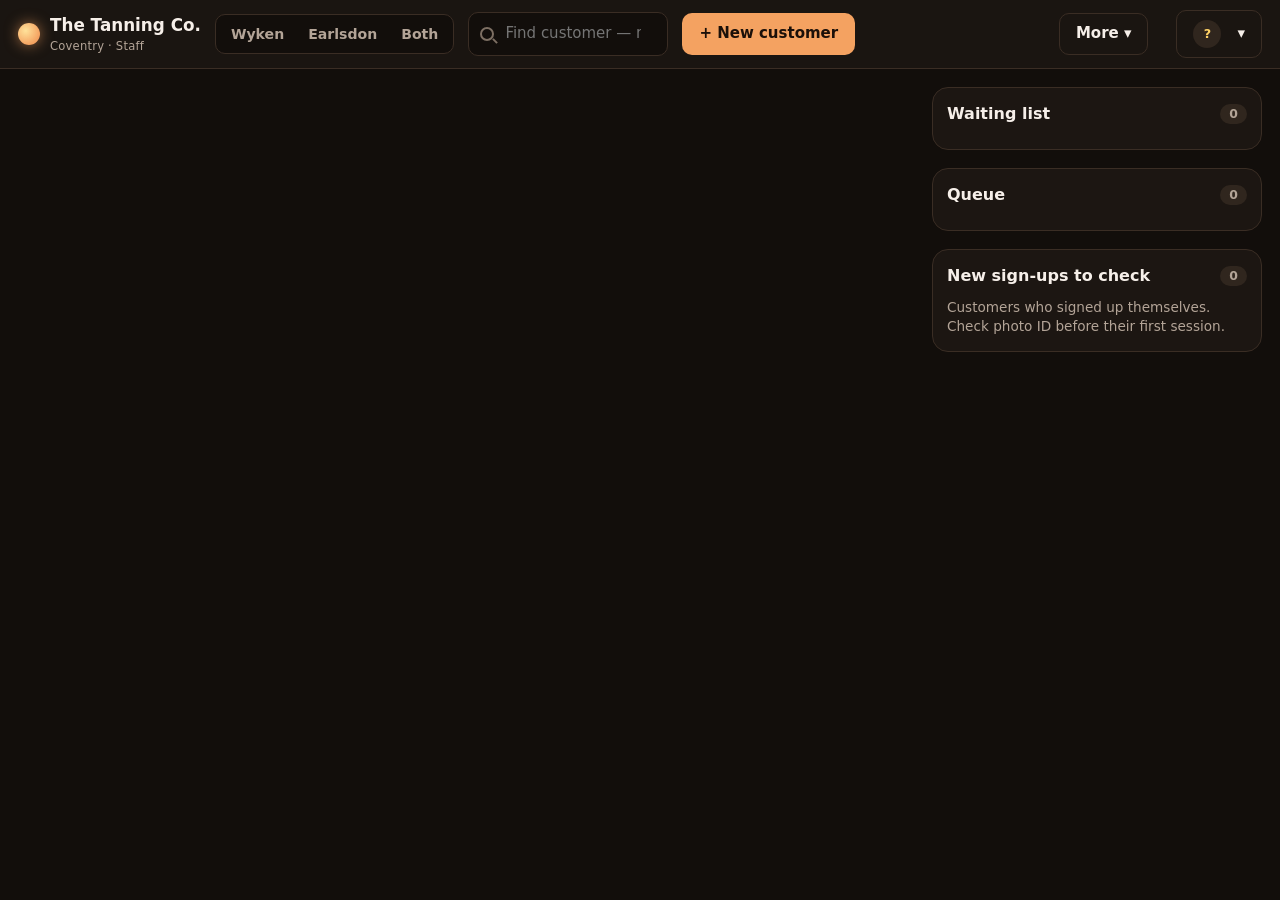
==== commit f3f5407d: "Add files via upload" ====
--- a/frontend/index.html
+++ b/frontend/index.html
@@ -34,6 +34,7 @@
       <div class="admin-only">
         <div class="sep"></div>
         <div class="label">Manager</div>
+        <button data-action="offers">Special offers (show / hide)</button>
         <button data-action="email-campaign">Email campaign</button>
         <button data-action="sms-campaign">SMS campaign</button>
         <button data-action="import">Import customers (Excel)</button>
@@ -66,6 +67,10 @@
   <section class="board" id="board" aria-live="polite"></section>
   <aside class="side">
     <div class="panel">
+      <h3>Waiting list <span class="badge-count" id="waitCount">0</span></h3>
+      <div id="waitList"></div>
+    </div>
+    <div class="panel">
       <h3>Queue <span class="badge-count" id="queueCount">0</span></h3>
       <div id="queueList"></div>
     </div>
--- a/static/css/app.css
+++ b/static/css/app.css
@@ -270,3 +270,20 @@
 }
 .mb { margin-bottom: 12px; }
 .mt { margin-top: 12px; }
+
+/* waiting list + special offers */
+.waiting-badge { font-size: .78rem; font-weight: 650; color: var(--gold); }
+.list-item.ready { border-color: var(--free); }
+.ready-text { color: var(--free); font-size: .82rem; font-weight: 650; margin-top: 2px; }
+.bed-pick button.busy { border-style: dashed; color: var(--muted); }
+.bed-pick button.busy b { color: var(--text); }
+.bed-pick button.busy:hover { border-color: var(--gold); background: rgba(255, 209, 102, .07); }
+.bed-pick .wait-hint { color: var(--gold); font-weight: 650; }
+.bed-pick .free-hint { color: var(--free); font-weight: 650; }
+.wait-any { display: flex; gap: 8px; align-items: center; flex-wrap: wrap; margin-top: 10px; }
+.wait-any.emphasise { background: rgba(251, 191, 36, .08); border: 1px solid rgba(251, 191, 36, .35); border-radius: 10px; padding: 10px 12px; }
+.products.offers { grid-template-columns: repeat(auto-fill, minmax(200px, 1fr)); }
+.product.offer { position: relative; border: 1.5px solid var(--gold); background: rgba(255, 209, 102, .07); padding-top: 30px; }
+.product.offer:hover { border-color: var(--brand); }
+.offer-badge { position: absolute; top: 9px; left: 12px; font-size: .68rem; font-weight: 800; letter-spacing: .06em; text-transform: uppercase; color: #1b1009; background: var(--gold); padding: 2px 8px; border-radius: 999px; }
+.section-label .link-btn { text-transform: none; letter-spacing: 0; margin-left: 8px; }
